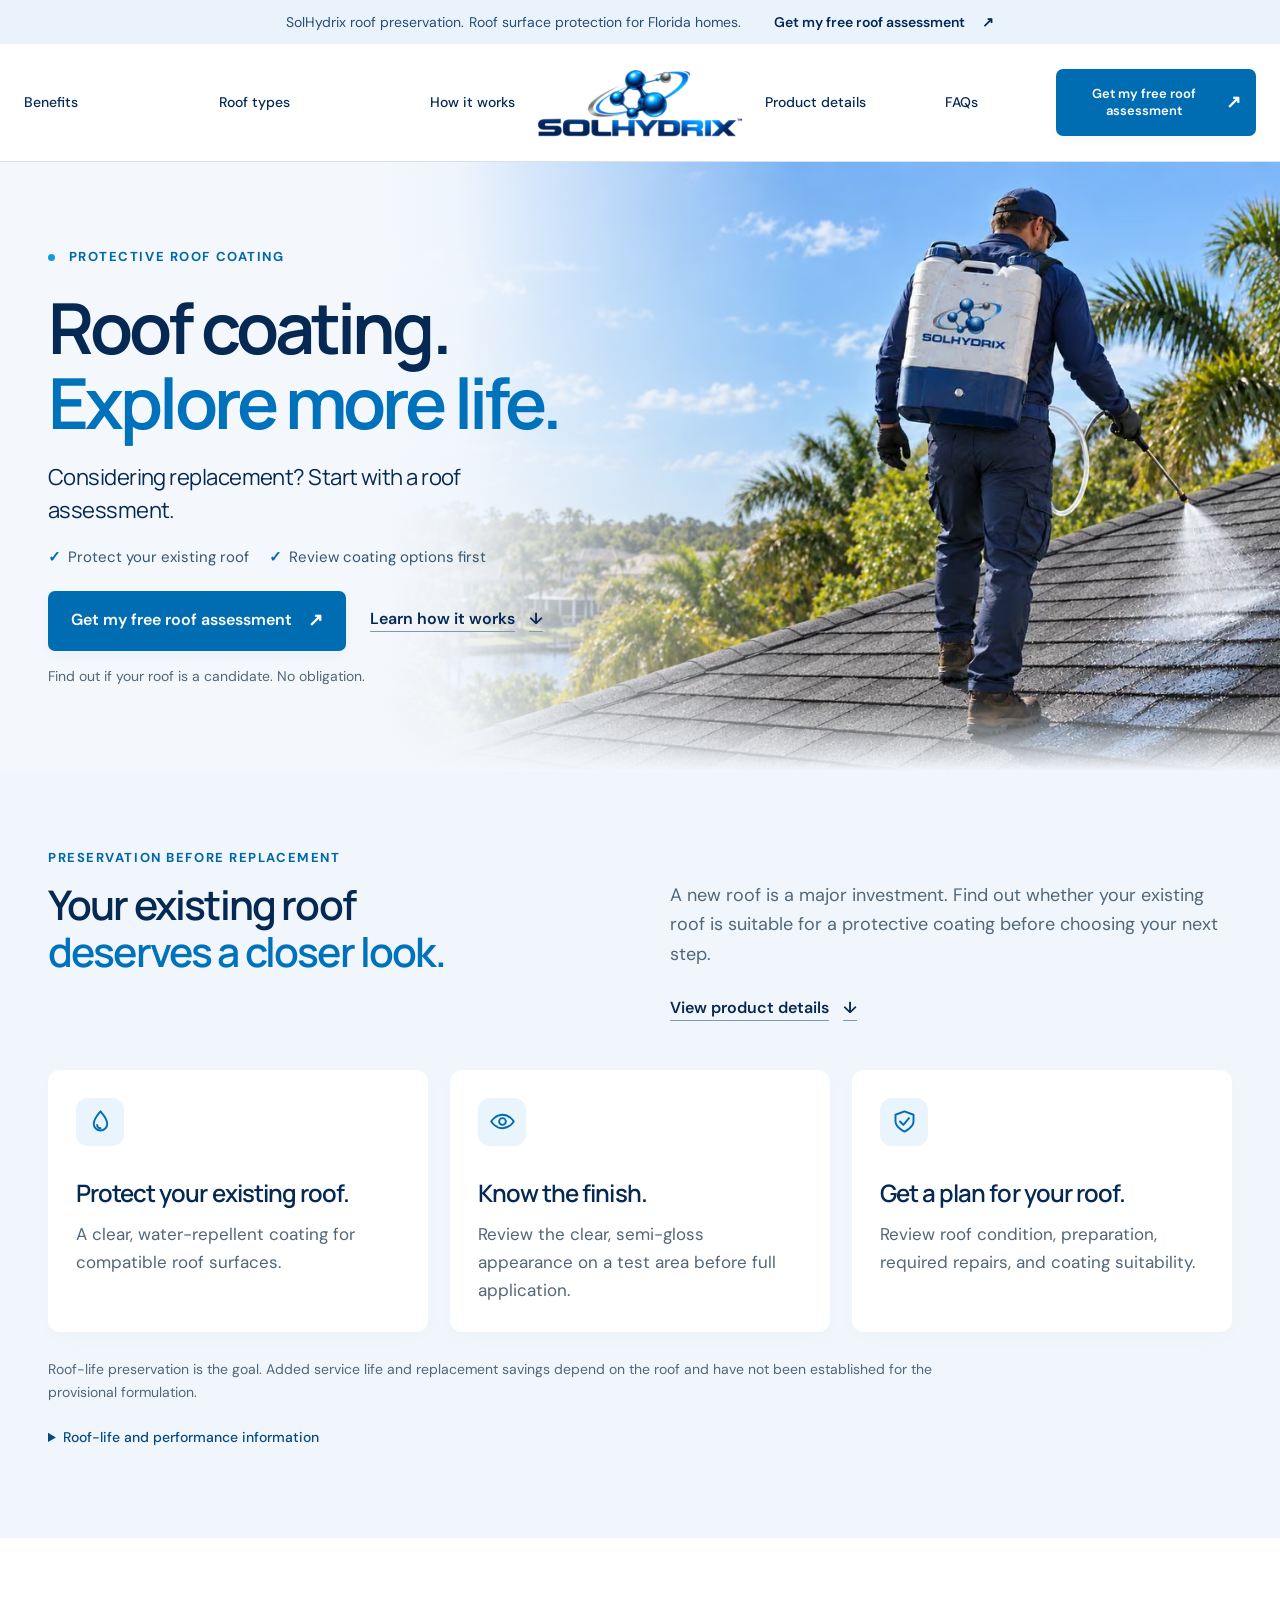
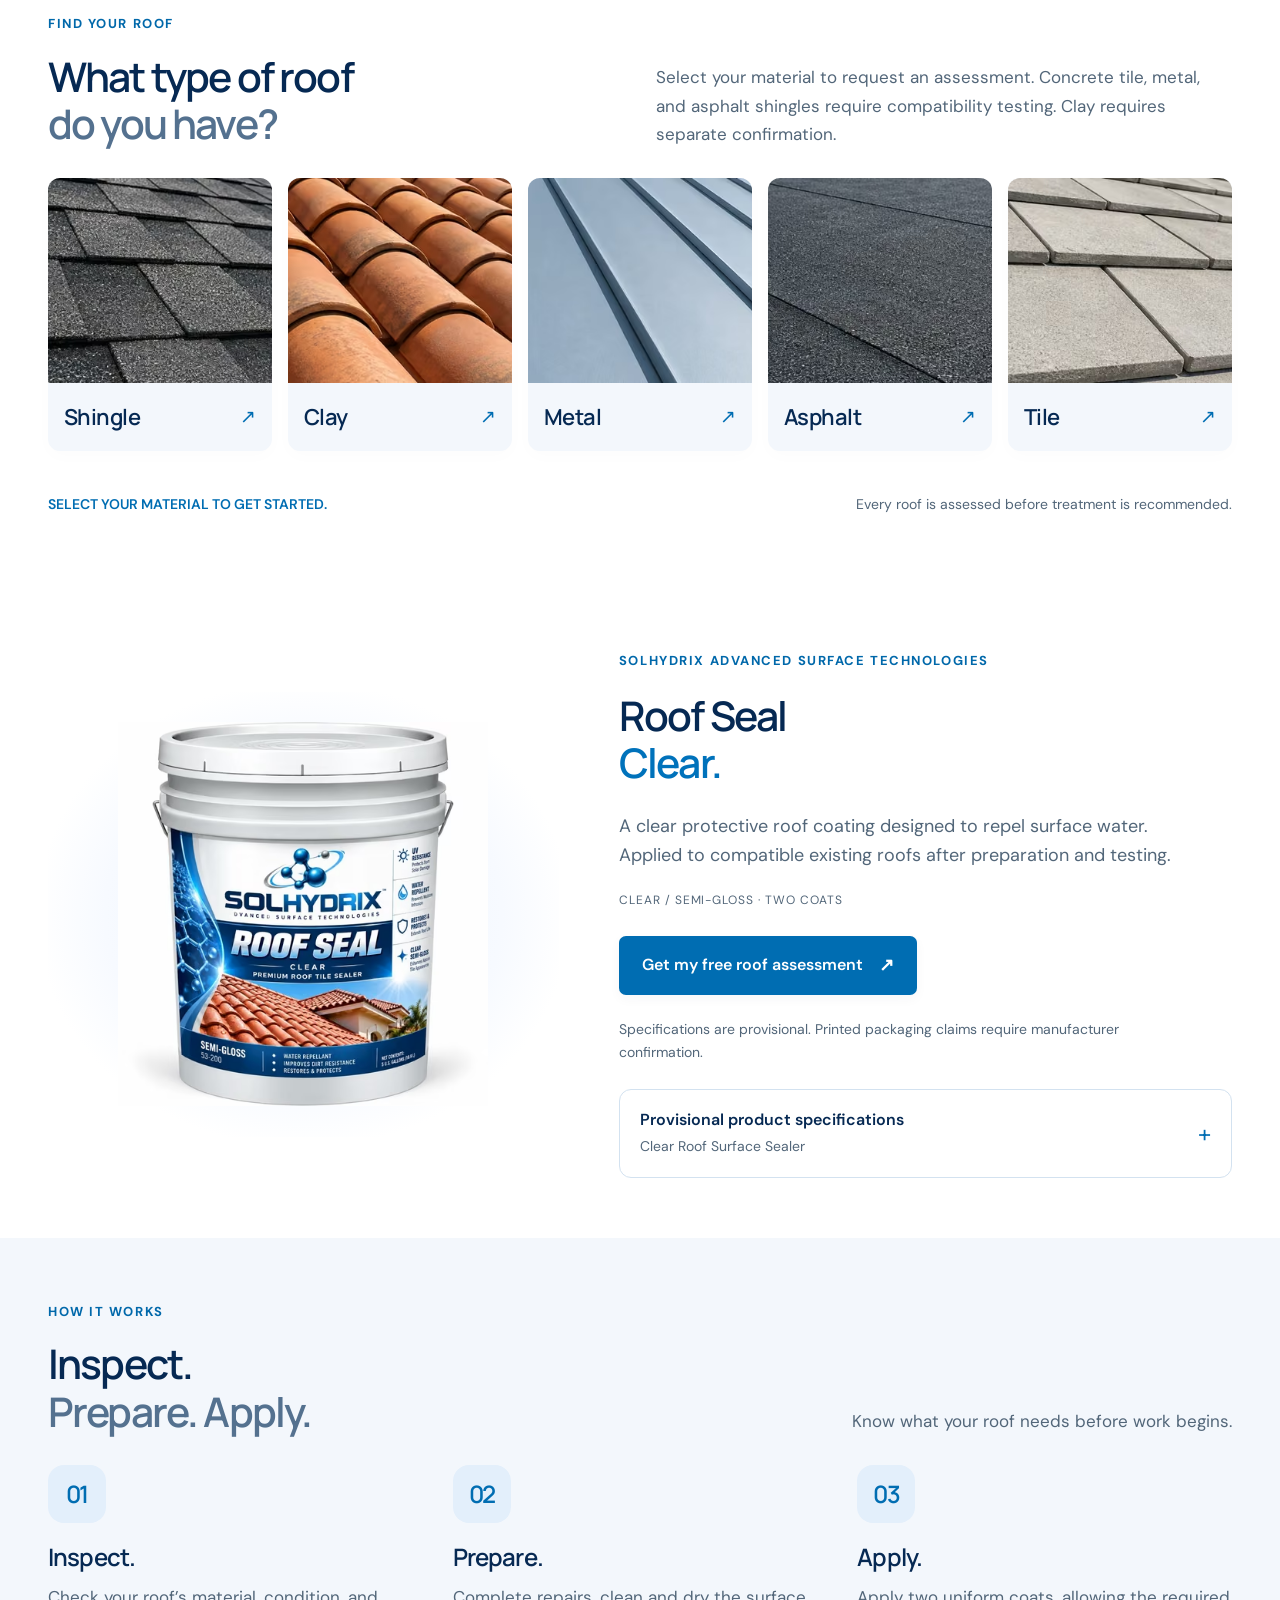
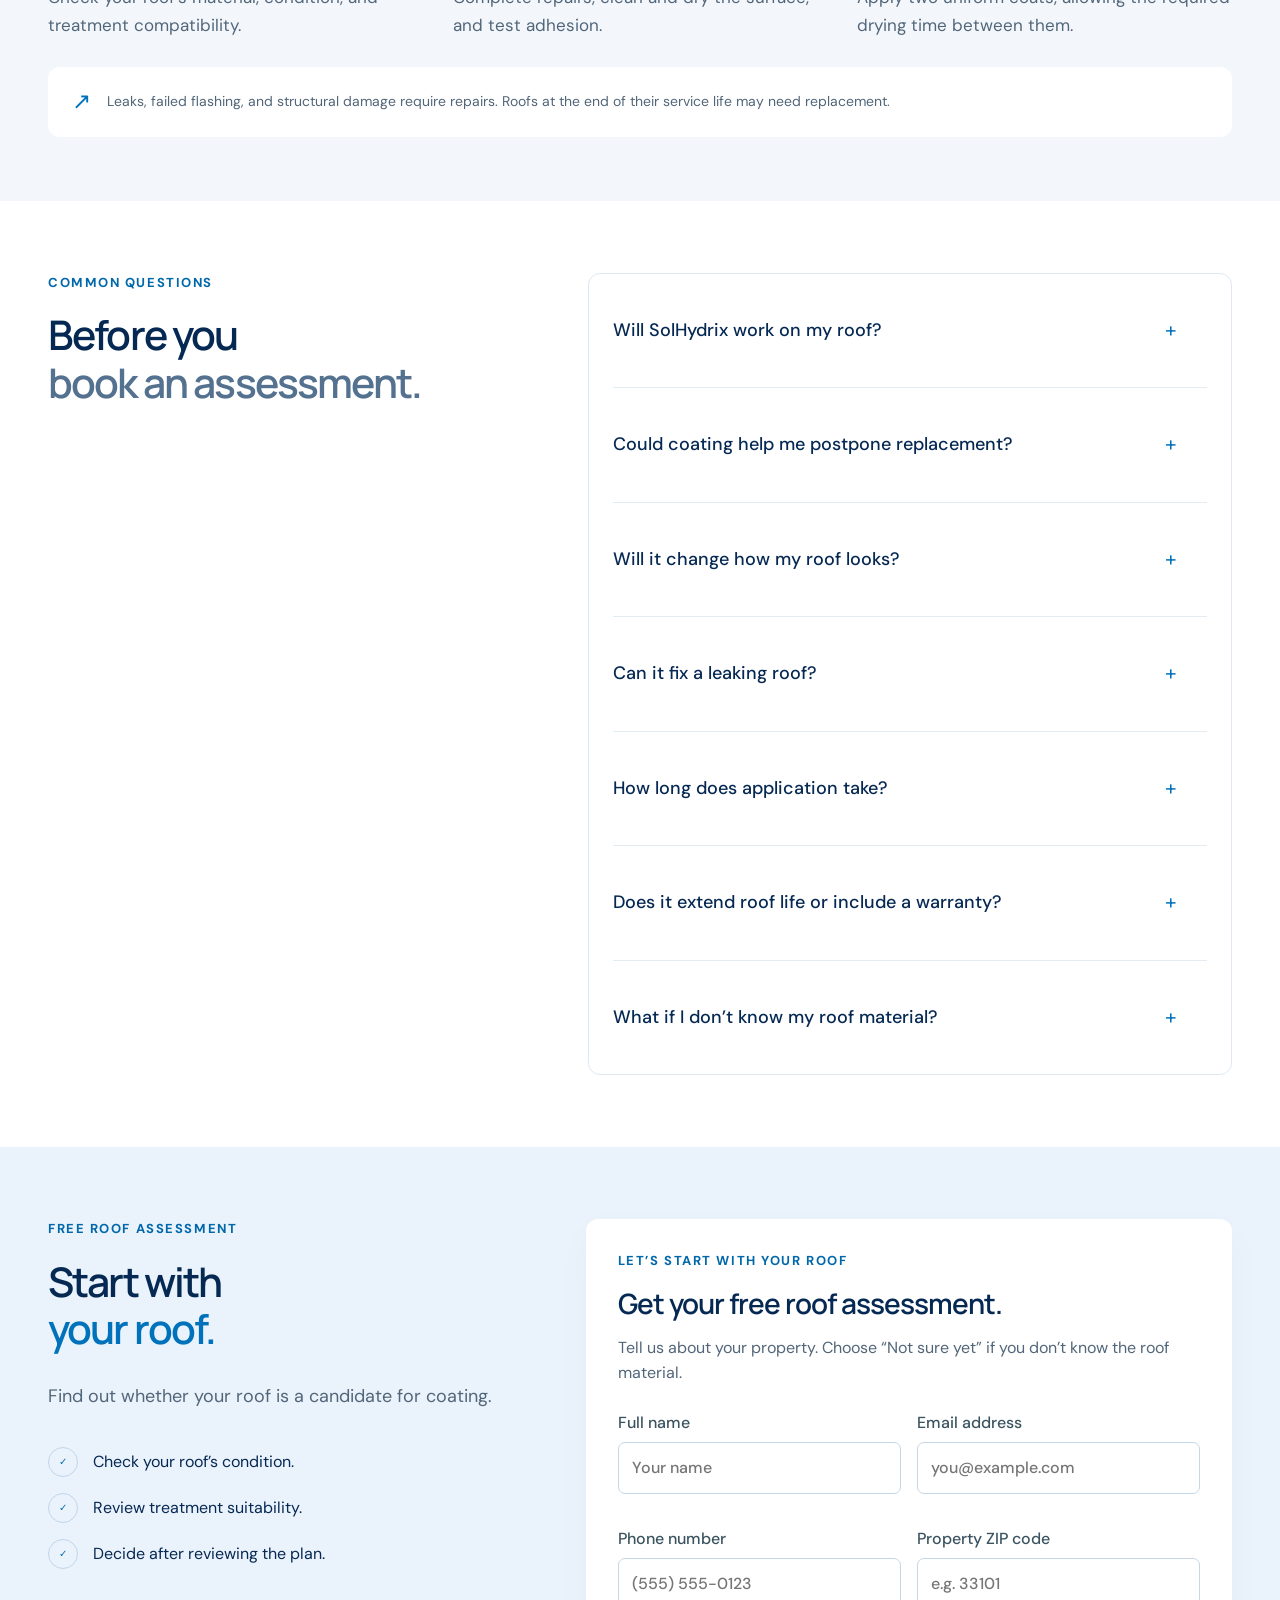
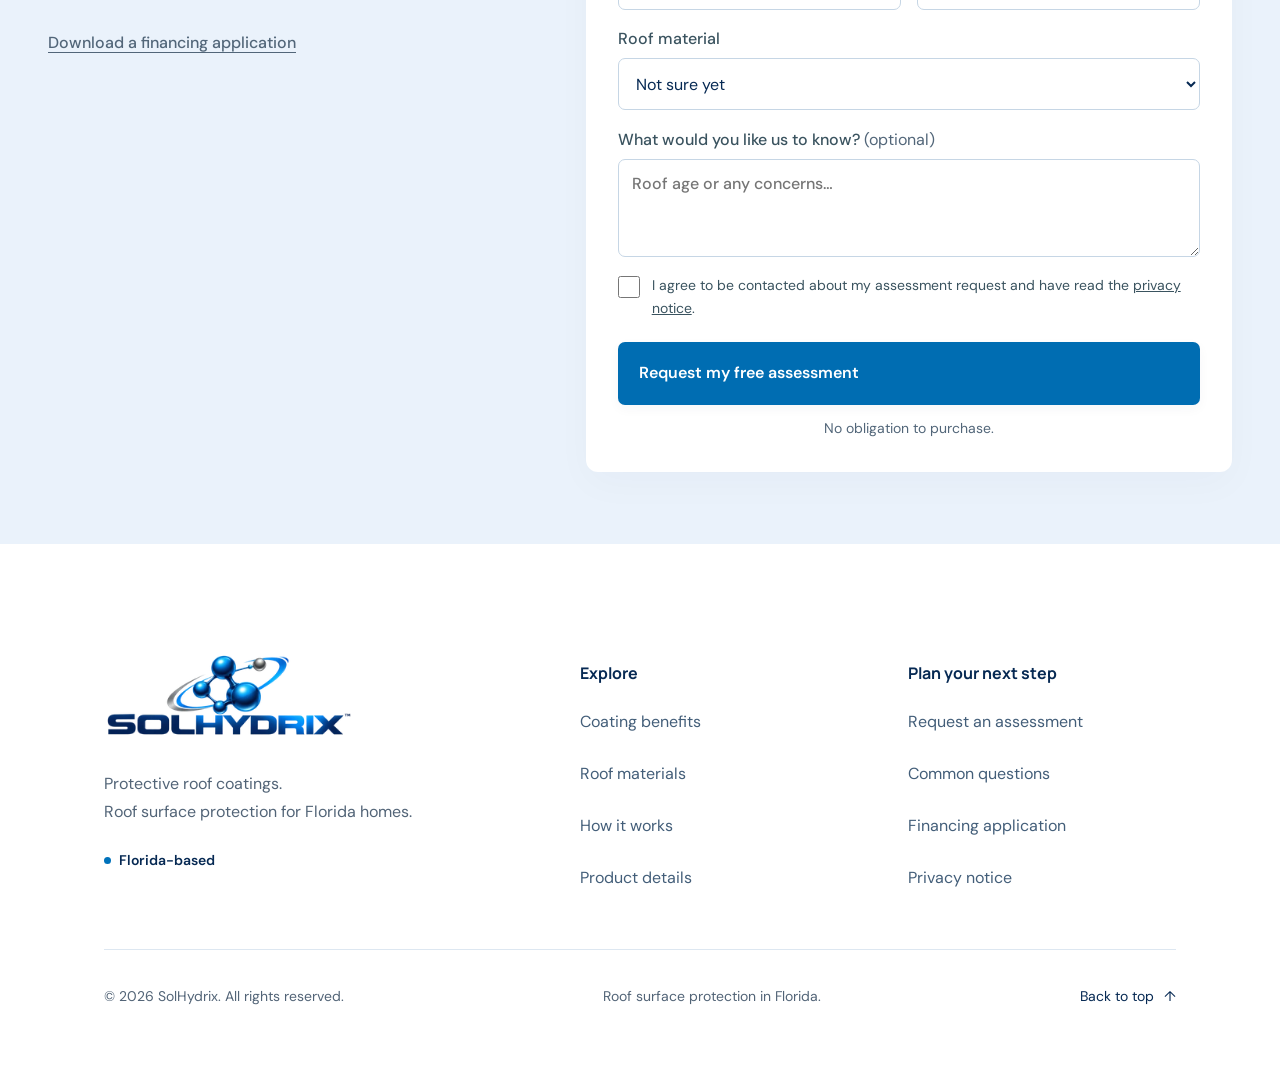
==== index.html @ e7650441 "Launch SolHydrix website for www.solhydrix.com Production copy of the approved design: preview label" ====
<!doctype html>
<html lang="en"><head>
<meta charset="utf-8">
<meta name="viewport" content="width=device-width, initial-scale=1">
<meta name="description" content="SolHydrix Roof Seal Clear is a clear protective roof coating for Florida homes. Request a free roof assessment to see if your roof is a candidate.">
<meta name="theme-color" content="#ffffff">
<title>SolHydrix | Protective Roof Coating for Florida Homes</title>
<link rel="canonical" href="https://www.solhydrix.com/">
<meta property="og:type" content="website">
<meta property="og:url" content="https://www.solhydrix.com/">
<meta property="og:title" content="SolHydrix | Protective Roof Coating for Florida Homes">
<meta property="og:description" content="Considering replacement? Start with a free roof assessment.">
<meta property="og:image" content="https://www.solhydrix.com/assets/optimized/roof-application-1280.webp">
<link rel="icon" href="assets/brand/official-icon-32.png" sizes="32x32">
<link rel="apple-touch-icon" href="assets/brand/official-icon-180.png">
<link rel="preload" href="assets/manrope.woff2?v=8c2def024c1b" as="font" type="font/woff2" crossorigin>
<link rel="preload" href="assets/dm-sans.woff2?v=9fea608a947e" as="font" type="font/woff2" crossorigin>
<link rel="stylesheet" href="performance.bundle.css">
<link rel="stylesheet" href="form.css">
<script src="site.js" defer></script>
<script src="form.js" defer></script>
</head><body class="brand-official home">
<a class="skip-link" href="#main">Skip to content</a>
<div class="announcement">SolHydrix roof preservation. <span>Roof surface protection for Florida homes.</span><a href="index.html#assessment">Get my free roof assessment <span aria-hidden="true">↗</span></a></div>
<header class="site-header" id="solhydrix-header">
<a aria-label="SolHydrix home" class="brand" href="index.html"><span class="solhydrix-logo logo-header logo-morph"><span class="logo-full"><img alt="SolHydrix" class="logo-art" decoding="async" height="330" loading="eager" sizes="(max-width: 540px) 180px, 260px" src="assets/brand/official-horizontal-960.webp?v=1793151333" srcset="assets/brand/official-horizontal-320.webp?v=1793151328 320w, assets/brand/official-horizontal-640.webp?v=1793151331 640w, assets/brand/official-horizontal-960.webp?v=1793151333 960w" width="960"/></span><span aria-hidden="true" class="logo-wordmark"><img alt="" class="logo-wordmark-art" decoding="async" height="142" loading="eager" sizes="(max-width: 540px) 140px, 180px" src="assets/brand/official-wordmark-1600.webp?v=1793153058" srcset="assets/brand/official-wordmark-600.webp?v=1793153058 600w, assets/brand/official-wordmark-1000.webp?v=1793153058 1000w, assets/brand/official-wordmark-1600.webp?v=1793153058 1600w" width="1600"/></span></span></a>
<button aria-controls="site-nav" aria-expanded="false" aria-label="Open navigation menu" class="menu-toggle"><span class="menu-label">Menu</span><span aria-hidden="true" class="menu-icon">☰</span></button>
<nav aria-label="Main navigation" id="site-nav">
<div class="nav-group nav-left"><a href="index.html#why-solhydrix">Benefits</a><a href="index.html#roof-types">Roof types</a><a href="index.html#how-it-works">How it works</a></div>
<div class="nav-group nav-right"><a href="index.html#product-specifications">Product details</a><a href="index.html#questions">FAQs</a><a class="button button-small" href="index.html#assessment">Get my free roof assessment <span aria-hidden="true">↗</span></a></div>
</nav></header>
<main id="main">
<section class="hero-premium">
<div class="hero-scene"><picture><source sizes="(max-width: 540px) 100vw, (max-width: 800px) 80vw, 70vw" srcset="assets/optimized/roof-application-480.avif?v=1793158976 480w, assets/optimized/roof-application-768.avif?v=1793158976 768w, assets/optimized/roof-application-1280.avif?v=1793158976 1280w, assets/optimized/roof-application-1600.avif?v=1793158977 1600w" type="image/avif"/><img alt="Illustrative SolHydrix technician spraying roof coating onto asphalt shingles with branded backpack equipment" decoding="async" fetchpriority="high" height="900" loading="eager" sizes="(max-width: 540px) 100vw, (max-width: 800px) 80vw, 70vw" src="assets/optimized/roof-application-1280.webp" srcset="assets/optimized/roof-application-480.webp?v=1793158976 480w, assets/optimized/roof-application-768.webp?v=1793158976 768w, assets/optimized/roof-application-1280.webp?v=1793158976 1280w, assets/optimized/roof-application-1600.webp?v=1793158976 1600w" width="1600"/></picture></div>
<div class="wrap hero-inner">
<div class="hero-premium-copy">
<span class="eyebrow"><span class="status-dot"></span> PROTECTIVE ROOF COATING</span>
<h1>Roof coating.<br/> <span>Explore more life.</span></h1>
<p class="hero-lead">Considering replacement? Start with a roof assessment.</p>
<ul aria-label="Product benefits" class="hero-wins"><li>Protect your existing roof</li><li>Review coating options first</li></ul>
<div class="hero-actions"><a class="button" href="#assessment">Get my free roof assessment <span aria-hidden="true">↗</span></a><a class="text-link" href="#why-solhydrix">Learn how it works <span aria-hidden="true">↓</span></a></div>
<p class="hero-cta-note">Find out if your roof is a candidate. No obligation.</p>
</div>
<div class="scene-note"><span class="note-line"></span><span>PROFESSIONALLY APPLIED COATING.<br/><strong>CARE FOR YOUR EXISTING ROOF.</strong></span></div>
</div>
<div class="hero-base wrap"><span>ROOF SURFACE PROTECTION.</span><span>SEE HOW IT WORKS <span aria-hidden="true">↓</span></span></div>
</section>
<section class="difference-section" id="why-solhydrix">
<div class="wrap difference-grid">
<div class="difference-intro">
<span class="eyebrow">PRESERVATION BEFORE REPLACEMENT</span>
<h2>Your existing roof<br/> <span>deserves a closer look.</span></h2>
<p>A new roof is a major investment. Find out whether your existing roof is suitable for a protective coating before choosing your next step.</p>
<a class="text-link" href="#product-specifications">View product details <span aria-hidden="true">↓</span></a>
</div>
<div class="benefit-marketing">
<div class="feature-grid">
<article><span aria-hidden="true" class="feature-symbol"></span><h3>Protect your existing roof.</h3><p>A clear, water-repellent coating for compatible roof surfaces.</p></article>
<article><span aria-hidden="true" class="feature-symbol"></span><h3>Know the finish.</h3><p>Review the clear, semi-gloss appearance on a test area before full application.</p></article>
<article><span aria-hidden="true" class="feature-symbol"></span><h3>Get a plan for your roof.</h3><p>Review roof condition, preparation, required repairs, and coating suitability.</p></article>
</div>
<p class="benefit-verification">Roof-life preservation is the goal. Added service life and replacement savings depend on the roof and have not been established for the provisional formulation.</p>
<details class="development-detail"><summary>Roof-life and performance information</summary><p>SolHydrix is being developed with longer roof life, sun-exposure protection, and asphalt-shingle granule retention as intended benefits. The provisional documents describe a clear acrylic sealer; they do not establish added years, UV performance, granule-retention results, or savings. Manufacturer verification is required before those results can be stated.</p></details>
</div>
</div>
</section>
<section class="section wrap material-section" id="roof-types">
<div class="section-heading">
<div><span class="eyebrow">FIND YOUR ROOF</span><h2>What type of roof<br/> <span>do you have?</span></h2></div>
<p>Select your material to request an assessment. Concrete tile, metal, and asphalt shingles require compatibility testing. Clay requires separate confirmation.</p>
</div>
<div class="material-grid material-grid-reveal"><a aria-label="Start an assessment for a shingle roof" class="material-card" data-material="Shingle" href="#assessment"><div class="material-photo material-shingle"><picture><source sizes="(max-width: 540px) 45vw, (max-width: 1000px) 30vw, 250px" srcset="assets/optimized/roof-shingle-240.avif?v=1793158977 240w, assets/optimized/roof-shingle-320.avif?v=1793158977 320w, assets/optimized/roof-shingle-480.avif?v=1793158977 480w" type="image/avif"/><img alt="Shingle roof surface" class="material-image" decoding="async" height="400" loading="lazy" sizes="auto, (max-width: 540px) 45vw, (max-width: 1000px) 30vw, 250px" src="assets/optimized/roof-shingle-480.webp?v=1793158977" srcset="assets/optimized/roof-shingle-240.webp?v=1793158977 240w, assets/optimized/roof-shingle-320.webp?v=1793158977 320w, assets/optimized/roof-shingle-480.webp?v=1793158977 480w" width="480"/></picture></div><span><strong>Shingle</strong><i aria-hidden="true">↗</i></span></a><a aria-label="Start an assessment for a clay roof" class="material-card" data-material="Clay" href="#assessment"><div class="material-photo material-clay"><picture><source sizes="(max-width: 540px) 45vw, (max-width: 1000px) 30vw, 250px" srcset="assets/optimized/roof-clay-240.avif?v=1793158977 240w, assets/optimized/roof-clay-320.avif?v=1793158977 320w, assets/optimized/roof-clay-480.avif?v=1793158977 480w" type="image/avif"/><img alt="Clay roof surface" class="material-image" decoding="async" height="400" loading="lazy" sizes="auto, (max-width: 540px) 45vw, (max-width: 1000px) 30vw, 250px" src="assets/optimized/roof-clay-480.webp?v=1793158977" srcset="assets/optimized/roof-clay-240.webp?v=1793158977 240w, assets/optimized/roof-clay-320.webp?v=1793158977 320w, assets/optimized/roof-clay-480.webp?v=1793158977 480w" width="480"/></picture></div><span><strong>Clay</strong><i aria-hidden="true">↗</i></span></a><a aria-label="Start an assessment for a metal roof" class="material-card" data-material="Metal" href="#assessment"><div class="material-photo material-metal"><picture><source sizes="(max-width: 540px) 45vw, (max-width: 1000px) 30vw, 250px" srcset="assets/optimized/roof-metal-240.avif?v=1793158977 240w, assets/optimized/roof-metal-320.avif?v=1793158977 320w, assets/optimized/roof-metal-480.avif?v=1793158977 480w" type="image/avif"/><img alt="Metal roof surface" class="material-image" decoding="async" height="400" loading="lazy" sizes="auto, (max-width: 540px) 45vw, (max-width: 1000px) 30vw, 250px" src="assets/optimized/roof-metal-480.webp?v=1793158977" srcset="assets/optimized/roof-metal-240.webp?v=1793158977 240w, assets/optimized/roof-metal-320.webp?v=1793158977 320w, assets/optimized/roof-metal-480.webp?v=1793158977 480w" width="480"/></picture></div><span><strong>Metal</strong><i aria-hidden="true">↗</i></span></a><a aria-label="Start an assessment for an asphalt roof" class="material-card" data-material="Asphalt" href="#assessment"><div class="material-photo material-asphalt"><picture><source sizes="(max-width: 540px) 45vw, (max-width: 1000px) 30vw, 250px" srcset="assets/optimized/roof-asphalt-240.avif?v=1793158977 240w, assets/optimized/roof-asphalt-320.avif?v=1793158977 320w, assets/optimized/roof-asphalt-480.avif?v=1793158977 480w" type="image/avif"/><img alt="Asphalt roof surface" class="material-image" decoding="async" height="400" loading="lazy" sizes="auto, (max-width: 540px) 45vw, (max-width: 1000px) 30vw, 250px" src="assets/optimized/roof-asphalt-480.webp?v=1793158977" srcset="assets/optimized/roof-asphalt-240.webp?v=1793158977 240w, assets/optimized/roof-asphalt-320.webp?v=1793158977 320w, assets/optimized/roof-asphalt-480.webp?v=1793158977 480w" width="480"/></picture></div><span><strong>Asphalt</strong><i aria-hidden="true">↗</i></span></a><a aria-label="Start an assessment for a tile roof" class="material-card" data-material="Tile" href="#assessment"><div class="material-photo material-tile"><picture><source sizes="(max-width: 540px) 45vw, (max-width: 1000px) 30vw, 250px" srcset="assets/optimized/roof-tile-240.avif?v=1793158977 240w, assets/optimized/roof-tile-320.avif?v=1793158977 320w, assets/optimized/roof-tile-480.avif?v=1793158977 480w" type="image/avif"/><img alt="Tile roof surface" class="material-image" decoding="async" height="400" loading="lazy" sizes="auto, (max-width: 540px) 45vw, (max-width: 1000px) 30vw, 250px" src="assets/optimized/roof-tile-480.webp?v=1793158977" srcset="assets/optimized/roof-tile-240.webp?v=1793158977 240w, assets/optimized/roof-tile-320.webp?v=1793158977 320w, assets/optimized/roof-tile-480.webp?v=1793158977 480w" width="480"/></picture></div><span><strong>Tile</strong><i aria-hidden="true">↗</i></span></a></div>
<div class="material-bottom"><span>SELECT YOUR MATERIAL TO GET STARTED.</span><p>Every roof is assessed before treatment is recommended.</p></div>
</section>
<section aria-labelledby="brand-product-title" class="brand-product"><div class="wrap brand-product-grid"><div class="brand-product-visual"><picture><source sizes="(max-width: 540px) 240px, 370px" srcset="assets/optimized/roof-seal-clear-240.avif?v=1793158978 240w, assets/optimized/roof-seal-clear-360.avif?v=1793158978 360w, assets/optimized/roof-seal-clear-480.avif?v=1793158978 480w, assets/optimized/roof-seal-clear-720.avif?v=1793158978 720w, assets/optimized/roof-seal-clear-960.avif?v=1793158978 960w" type="image/avif"/><img alt="SolHydrix Roof Seal Clear official product mockup" class="bucket-art" decoding="async" height="997" loading="lazy" sizes="auto, (max-width: 540px) 240px, 370px" src="assets/brand/official-roofsealclear-960.webp?v=1793151338" srcset="assets/brand/official-roofsealclear-320.webp?v=1793151338 320w, assets/brand/official-roofsealclear-640.webp?v=1793151338 640w, assets/brand/official-roofsealclear-960.webp?v=1793151338 960w" width="960"/></picture></div><div class="brand-product-copy"><span class="eyebrow">SOLHYDRIX ADVANCED SURFACE TECHNOLOGIES</span><h2 id="brand-product-title">Roof Seal<br/><span>Clear.</span></h2><p>A clear protective roof coating designed to repel surface water. Applied to compatible existing roofs after preparation and testing.</p><p class="product-finish">CLEAR / SEMI-GLOSS · TWO COATS</p><a class="button" href="#assessment">Get my free roof assessment <span aria-hidden="true">↗</span></a><p class="brand-product-note">Specifications are provisional. Printed packaging claims require manufacturer confirmation.</p><details class="product-specifications" id="product-specifications">
<summary><span><strong>Provisional product specifications</strong><small>Clear Roof Surface Sealer</small></span><span aria-hidden="true" class="spec-toggle"></span></summary>
<div class="spec-content">
<p class="spec-status"><strong>Provisional technical basis.</strong> All figures are conditional on verification of the final formulation and manufacturing controls.</p>
<p>UV protection, asphalt-shingle granule retention, and roof-life extension are intended product benefits awaiting manufacturer performance verification. These provisional documents do not establish a measured improvement in those areas.</p>
<table class="spec-table"><caption>Clear Roof Surface Sealer provisional specifications</caption><tbody>
<tr><th scope="row">Finish</th><td>Clear / Semi-gloss</td></tr>
<tr><th scope="row">Packaging</th><td>5 U.S. gallons</td></tr>
<tr><th scope="row">Application</th><td>Two coats</td></tr>
<tr><th scope="row">VOC</th><td>66 g/L</td></tr>
<tr><th scope="row">Touch dry</th><td>Approximately 2 hours</td></tr>
<tr><th scope="row">Recoat</th><td>Approximately 4 hours</td></tr>
</tbody></table>
<p class="spec-conditions">Drying times assume 77°F (25°C) and 50% relative humidity. Touch dry and recoat times are not full-cure times. Actual conditions can affect drying.</p>
<h3>Surface and application requirements</h3>
<p>The provisional documents identify flat and barrel concrete tile, metal roofing, and asphalt shingles, subject to compatibility verification. Clay tile requires separate confirmation.</p>
<p>Repair defects and flashing before application. Surfaces must be dry, clean, and sound. Verify adhesion and compatibility on a test area. Avoid conditions where rain, condensation, or unsuitable temperatures may affect curing.</p>
<p class="spec-final-note">Professional applicators must use appropriate PPE and fall protection. Refer to the product-specific Safety Data Sheet. Safety documentation, approvals, and warranties must be issued or confirmed by the manufacturer. Final product instructions govern application.</p>
</div>
</details>
</div></div></section>
<section class="process-band" id="how-it-works">
<div class="section wrap process-section">
<div class="section-heading"><div><span class="eyebrow">HOW IT WORKS</span><h2>Inspect.<br/> <span>Prepare. Apply.</span></h2></div><p>Know what your roof needs before work begins.</p></div>
<div class="steps">
<article><span class="step-number">01</span><h3>Inspect.</h3><p>Check your roof’s material, condition, and treatment compatibility.</p></article>
<article><span class="step-number">02</span><h3>Prepare.</h3><p>Complete repairs, clean and dry the surface, and test adhesion.</p></article>
<article><span class="step-number">03</span><h3>Apply.</h3><p>Apply two uniform coats, allowing the required drying time between them.</p></article>
</div>
<div class="process-note"><span aria-hidden="true">↗</span><p>Leaks, failed flashing, and structural damage require repairs. Roofs at the end of their service life may need replacement.</p></div>
</div>
</section>
<section class="section wrap faq-section" id="questions">
<div><span class="eyebrow">COMMON QUESTIONS</span><h2>Before you<br/> <span>book an assessment.</span></h2></div>
<div class="faqs">
<details><summary>Will SolHydrix work on my roof?</summary><p>The provisional specifications identify flat and barrel concrete tile, metal roofing, and asphalt shingles. Your roof needs a condition assessment and compatibility test. Clay and other surfaces require separate confirmation.</p></details>
<details><summary>Could coating help me postpone replacement?</summary><p>An assessment can establish whether your roof is suitable for coating. The provisional SolHydrix documents do not establish how long replacement could be deferred or a savings amount. Roofs with structural problems or at the end of their service life may need replacement.</p></details>
<details><summary>Will it change how my roof looks?</summary><p>The specified finish is clear and semi-gloss. A test area helps you review the appearance and adhesion before the full application.</p></details>
<details><summary>Can it fix a leaking roof?</summary><p>Leaks, damaged flashing, and structural problems need appropriate roofing repairs before sealer application.</p></details>
<details><summary>How long does application take?</summary><p>The schedule depends on preparation, roof size, and weather. Provisional drying times are about 2 hours to touch dry and 4 hours to recoat at 77°F and 50% relative humidity. These are not full-cure times.</p></details>
<details><summary>Does it extend roof life or include a warranty?</summary><p>A measured increase in roof life has not been established by the provisional documents. Any warranty must be issued or confirmed by the manufacturer. Review written terms before approving treatment.</p></details>
<details><summary>What if I don’t know my roof material?</summary><p>Choose “Not sure yet” on the form and share what you know.</p></details>
</div>
</section>
<section class="assessment-section" id="assessment">
<div class="wrap assessment-layout">
<div class="assessment-copy"><span class="eyebrow">FREE ROOF ASSESSMENT</span><h2>Start with<br/> <span>your roof.</span></h2><p>Find out whether your roof is a candidate for coating.</p><div class="assessment-points"><div><span>✓</span><p>Check your roof’s condition.</p></div><div><span>✓</span><p>Review treatment suitability.</p></div><div><span>✓</span><p>Decide after reviewing the plan.</p></div></div><p class="assessment-financing"><a href="financing.html">Download a financing application</a></p><span class="local-note">SOLHYDRIX · ROOF SURFACE PROTECTION.</span></div>
<div><form aria-label="Roof assessment request" class="assessment-form" id="assessment-form" action="https://formsubmit.co/markhamilton@nbholdingspartnership.com" method="POST">
<input type="hidden" name="_subject" value="New SolHydrix roof assessment request">
<input type="hidden" name="_template" value="table">
<input type="hidden" name="_captcha" value="false">
<input type="text" name="_honey" class="hp-field" tabindex="-1" autocomplete="off" aria-hidden="true">

<div class="form-top"><span class="eyebrow">LET’S START WITH YOUR ROOF</span><h3>Get your free roof assessment.</h3><p>Tell us about your property. Choose “Not sure yet” if you don’t know the roof material.</p></div>
<div class="form-grid">
<label>Full name<input name="Name" required autocomplete="name" maxlength="100" placeholder="Your name"/></label>
<label>Email address<input name="email" required autocomplete="email" maxlength="160" placeholder="you@example.com" type="email"/></label>
<label>Phone number<input name="Phone" required autocomplete="tel" maxlength="30" placeholder="(555) 555-0123" type="tel"/></label>
<label>Property ZIP code<input name="ZIP code" required autocomplete="postal-code" inputmode="numeric" maxlength="5" pattern="[0-9]{5}" title="5-digit ZIP code" placeholder="e.g. 33101"/></label>
</div>
<label>Roof material<select id="roof-material" name="Roof material"><option value="Not sure">Not sure yet</option><option>Shingle</option><option>Clay</option><option>Metal</option><option>Asphalt</option><option>Tile</option></select></label>
<label>What would you like us to know? <span class="optional">(optional)</span><textarea name="Message" maxlength="2000" placeholder="Roof age or any concerns…" rows="3"></textarea></label>

<label class="consent"><input type="checkbox" name="Consent" value="Agreed" required/><span>I agree to be contacted about my assessment request and have read the <a href="privacy.html">privacy notice</a>.</span></label>
<button class="button" type="submit">Request my free assessment</button><p class="form-note">No obligation to purchase.</p>
<p class="form-response" hidden="" role="status" aria-live="polite"></p></form>
</div>
</div>
</section>
</main>
<footer class="site-footer">
<div class="wrap footer-shell">
<div class="footer-grid">
<div class="footer-identity">
<a aria-label="SolHydrix home" class="brand" href="index.html"><picture class="solhydrix-logo logo-footer"><img alt="SolHydrix" class="logo-art logo-layout-horizontal" decoding="async" height="330" loading="lazy" sizes="(max-width: 540px) 180px, 250px" src="assets/brand/official-horizontal-960.webp?v=1793151333" srcset="assets/brand/official-horizontal-320.webp?v=1793151328 320w, assets/brand/official-horizontal-640.webp?v=1793151331 640w, assets/brand/official-horizontal-960.webp?v=1793151333 960w" width="960"/></picture></a>
<p>Protective roof coatings.<br/>Roof surface protection for Florida homes.</p>
<span class="footer-location"><span aria-hidden="true"></span>Florida-based</span>
</div>
<nav aria-label="Explore SolHydrix" class="footer-links">
<h3>Explore</h3>
<a href="index.html#why-solhydrix">Coating benefits</a>
<a href="index.html#roof-types">Roof materials</a>
<a href="index.html#how-it-works">How it works</a>
<a href="index.html#product-specifications">Product details</a>
</nav>
<nav aria-label="SolHydrix resources" class="footer-links">
<h3>Plan your next step</h3>
<a href="index.html#assessment">Request an assessment</a>
<a href="index.html#questions">Common questions</a>
<a href="financing.html">Financing application</a>
<a href="privacy.html">Privacy notice</a>
</nav>
</div>
<div class="footer-legal"><span>© 2026 SolHydrix. All rights reserved.</span><span>Roof surface protection in Florida.</span><a href="#main">Back to top <span aria-hidden="true">↑</span></a></div>
</div>
</footer>
</body></html>
---- performance.bundle.css ----
@font-face{font-family:'DM Sans';font-style:normal;font-weight:400 700;font-display:swap;src:url(assets/dm-sans.woff2?v=9fea608a947e) format('woff2');unicode-range:U+0000-00FF,U+0131,U+0152-0153,U+02BB-02BC,U+02C6,U+02DA,U+02DC,U+0304,U+0308,U+0329,U+2000-206F,U+20AC,U+2122,U+2191,U+2193,U+2212,U+2215,U+FEFF,U+FFFD}@font-face{font-family:'Manrope';font-style:normal;font-weight:400 800;font-display:swap;src:url(assets/manrope.woff2?v=8c2def024c1b) format('woff2');unicode-range:U+0000-00FF,U+0131,U+0152-0153,U+02BB-02BC,U+02C6,U+02DA,U+02DC,U+0304,U+0308,U+0329,U+2000-206F,U+20AC,U+2122,U+2191,U+2193,U+2212,U+2215,U+FEFF,U+FFFD}:root{--ink:#15374b;--blue:#19617c;--teal:#28726a;--mint:#dceee8;--muted:#566976;--line:#dce5e6;--paper:#f6f8f6;--sand:#f4f1e9;--font:'DM Sans',Arial,sans-serif;--head:'Manrope',Arial,sans-serif}*{box-sizing:border-box}html{scroll-behavior:smooth;scroll-padding-top:110px}body{margin:0;color:var(--ink);background:#fff;font-family:var(--font);font-size:16px;line-height:1.65;-webkit-font-smoothing:antialiased}a{color:inherit;text-decoration:none}button,input,textarea{font:inherit}button,a,input,textarea,summary{-webkit-tap-highlight-color:transparent}a:focus-visible,button:focus-visible,input:focus-visible,textarea:focus-visible,summary:focus-visible{outline:3px solid #cc8b2e;outline-offset:5px}img{display:block;width:100%;height:auto}p{margin:0 0 20px}h1,h2,h3{font-family:var(--head);font-weight:600;letter-spacing:-.055em;line-height:1.15;margin:0}h1{font-size:clamp(42px,4.35vw,70px)}h2{font-size:clamp(34px,3.15vw,48px)}h2 span{color:#73868b}h3{font-size:23px;letter-spacing:-.035em}.wrap{width:min(1320px,calc(100% - 112px));margin-inline:auto}.eyebrow{font-size:10px;letter-spacing:.17em;font-weight:700;display:block;color:var(--teal);line-height:1.6}.status-dot{display:inline-block;width:7px;height:7px;border-radius:50%;background:#58a394;margin-right:9px}.announcement{background:#e9f2ee;min-height:36px;display:flex;justify-content:center;align-items:center;gap:5px;padding:7px 24px;font-size:11px;color:#345d58}.announcement a{margin-left:28px;font-weight:600}.announcement a span{margin-left:14px}.site-header{height:100px;max-width:1432px;margin:auto;padding:0 56px;display:flex;justify-content:space-between;align-items:center;background:#fff;position:relative;z-index:20}.brand{display:flex;align-items:center;gap:9px;font-family:var(--head);font-weight:800;font-size:25px;letter-spacing:.035em;line-height:1.2}.brand svg{width:43px;height:43px;fill:none;stroke:var(--blue);stroke-width:2.5;stroke-linecap:round;stroke-linejoin:round}.brand .brand-sun{stroke:#93bba4}.brand small{display:block;font-size:8px;letter-spacing:.22em;font-family:var(--font);font-weight:600;color:#6e8388;margin-top:7px}.site-header nav{display:flex;align-items:center;gap:34px;font-size:12px;font-weight:500}.site-header nav>a:not(.button):hover{color:var(--teal)}.button{display:inline-flex;align-items:center;justify-content:center;gap:28px;border:1px solid transparent;border-radius:5px;background:var(--blue);color:#fff;font-size:12px;font-weight:600;line-height:1.3;padding:19px 24px;cursor:pointer;transition:background .2s,transform .2s}.button:hover{background:#124a60;transform:translateY(-2px)}.button span{font-size:18px}.button-small{padding:14px 20px;font-size:11px;gap:24px}.menu-toggle{display:none}.hero{padding-top:23px;display:grid;grid-template-columns:1fr 1fr;column-gap:45px}.hero-copy{padding:55px 0 45px}.hero-copy .eyebrow{margin-bottom:25px;font-size:9px}.hero h1 span{color:var(--teal)}.hero-copy>p{font-size:16px;line-height:1.7;color:var(--muted);max-width:390px;margin:24px 0 28px}.hero-actions{display:flex;align-items:center;gap:25px}.text-link{display:inline-flex;gap:20px;align-items:center;font-size:12px;font-weight:600;padding-bottom:4px;border-bottom:1px solid #a5b9ba;white-space:nowrap}.text-link:hover{color:var(--teal)}.hero-assurance{display:flex;gap:24px;margin-top:27px;font-size:10px;color:var(--muted)}.hero-assurance i{font-style:normal;color:var(--teal);margin-right:5px}.hero-visual{position:relative;overflow:hidden;min-height:505px;border-radius:8px;background:#d9e7eb}.hero-visual>img{height:100%;width:100%;object-fit:cover;object-position:63% 50%;position:absolute}.hero-visual:after{content:'';position:absolute;inset:45% 0 0;background:linear-gradient(transparent,rgba(16,42,45,.63))}.image-topline{position:absolute;top:25px;left:25px;z-index:1;background:rgba(255,255,255,.9);padding:9px 12px;border-radius:3px;font-size:8px;letter-spacing:.12em;color:#345d58;font-weight:600}.image-topline .status-dot{width:5px;height:5px;margin-right:6px}.image-caption{position:absolute;bottom:30px;left:30px;right:30px;z-index:1;display:flex;align-items:center;justify-content:space-between;color:white;font-size:21px;line-height:1.45;font-weight:400;letter-spacing:-.02em}.image-caption strong{font-weight:500}.circle-arrow{border:1px solid #ffffff80;border-radius:50%;width:44px;height:44px;display:grid;place-items:center;font-size:23px}.hero-footnote{grid-column:1/-1;padding:22px 0 32px;display:flex;align-items:center;font-size:11px;color:var(--muted)}.tiny-roof{font-size:21px;color:var(--teal);margin-right:10px}.hero-count{margin-left:auto;font-size:8px;letter-spacing:.14em;color:#6e8289}.climate-strip{background:var(--paper);border-block:1px solid #e5ece7}.climate-strip .wrap{display:flex;justify-content:space-between;align-items:center;padding-block:26px;gap:20px}.climate-strip .wrap>span{font-size:8px;letter-spacing:.13em;line-height:1.7;color:#657b7d}.climate-strip .wrap>span strong{color:var(--ink);font-weight:600}.climate-strip p{margin:0;font-size:12px;display:flex;align-items:center;gap:11px}.climate-strip p>span{font-size:25px;color:#6d9483;font-family:Arial}.climate-strip a{font-size:10px;border-left:1px solid #d3dfd8;padding-left:30px}.climate-strip a span{margin-left:15px}.section{padding-block:100px}.section-heading{display:flex;justify-content:space-between;gap:55px;align-items:end;margin-bottom:42px}.section-heading .eyebrow{margin-bottom:18px}.section-heading h2{font-size:36px}.section-heading>p{max-width:320px;color:var(--muted);font-size:13px;margin:0;line-height:1.8}.benefit-grid{display:grid;grid-template-columns:repeat(3,1fr);gap:20px}.benefit-grid article{padding:27px;border:1px solid var(--line);border-radius:6px}.card-number{display:flex;justify-content:space-between;align-items:center;color:var(--teal);font-size:10px;margin-bottom:40px}.card-number span{font-size:24px;color:#648f84}.benefit-grid h3{font-size:20px;margin-bottom:15px}.benefit-grid p{font-size:13px;color:var(--muted);margin:0;line-height:1.85}.preserve-panel{display:grid;grid-template-columns:1fr 1fr;background:var(--paper);border-radius:7px;overflow:hidden}.preserve-photo{position:relative;min-height:565px}.preserve-photo img{height:100%;object-fit:cover;object-position:77% 50%;position:absolute}.photo-label{position:absolute;bottom:25px;left:25px;right:25px;color:white;font-size:8px;letter-spacing:.16em;background:#173c43b3;width:fit-content;padding:10px 14px;border-radius:3px}.preserve-copy{padding:58px 55px}.preserve-copy h2{margin:18px 0 25px}.preserve-copy>p{color:var(--muted);font-size:13px}.preserve-copy>.text-link{margin-top:4px}.suitability-note{border-top:1px solid #d4e0da;margin-top:30px;padding-top:20px;font-size:11px;color:var(--muted)}.suitability-note strong{font-size:11px;color:var(--ink)}.suitability-note p{margin:6px 0 0;line-height:1.7}.steps{display:grid;grid-template-columns:repeat(3,1fr);gap:48px}.steps article{border-top:2px solid #b9d4c6;padding-top:20px}.steps article>span{font-size:9px;letter-spacing:.15em;color:var(--teal);font-weight:600}.steps h3{margin:25px 0 15px;font-size:21px}.steps p{font-size:13px;color:var(--muted);margin:0}.statement{background:#e7efea;overflow:hidden;position:relative;padding:70px 0}.statement .wrap{position:relative;z-index:1}.statement h2{font-size:46px;max-width:760px;margin:18px 0 30px}.button-light{background:white;color:var(--ink)}.button-light:hover{background:#f3f8f5}.sun-orbit{position:absolute;width:530px;height:530px;right:4%;top:-100px;border:1px solid #c2d8c9;border-radius:50%;box-shadow:0 0 0 50px #e7efea,0 0 0 51px #d0dfd3,0 0 0 100px #e7efea,0 0 0 101px #d7e3d9}.faq-section{display:grid;grid-template-columns:.85fr 1.15fr;gap:90px}.faq-section h2{margin:18px 0 25px}.faq-section>div>p{font-size:13px;color:var(--muted)}.faqs details{border-bottom:1px solid var(--line);padding:20px 0}.faqs details:first-child{border-top:1px solid var(--line)}.faqs summary{font-size:14px;font-weight:500;cursor:pointer;list-style:none;display:flex;gap:20px;justify-content:space-between;align-items:center}.faqs summary::-webkit-details-marker{display:none}.faqs summary:after{content:'+';font-size:21px;font-weight:400;color:var(--teal)}.faqs details[open] summary:after{content:'−'}.faqs details p{font-size:13px;color:var(--muted);margin:18px 30px 0 0;line-height:1.8}.assessment-section{background:var(--paper);padding:80px 0}.assessment-layout{display:grid;grid-template-columns:1fr 1fr;gap:90px;align-items:center}.assessment-copy h2{margin:20px 0 25px;font-size:45px}.assessment-copy>p{color:var(--muted);font-size:14px;max-width:350px}.assessment-points{margin:35px 0 50px}.assessment-points>div{display:flex;align-items:center;gap:15px;margin:17px 0}.assessment-points span{font-size:10px;border:1px solid #cbded4;border-radius:50%;width:30px;height:30px;display:grid;place-items:center;color:var(--teal)}.assessment-points p{margin:0;font-size:12px}.local-note{font-size:8px;letter-spacing:.16em;color:#526c68}.assessment-form{padding:35px;background:#fff;border:1px solid var(--line);border-radius:7px;box-shadow:0 15px 35px #17374b04}.form-top .eyebrow{font-size:8px}.form-top h3{font-size:25px;margin:12px 0}.form-top p{color:var(--muted);font-size:12px;margin-bottom:25px}.form-grid{display:grid;grid-template-columns:1fr 1fr;gap:16px}.assessment-form label{display:block;font-size:10px;font-weight:500;color:#3a535f}.assessment-form input:not([type=checkbox]),.assessment-form textarea{display:block;border:1px solid #d5dfe0;background:#fff;border-radius:4px;width:100%;padding:11px 12px;font-size:12px;color:var(--ink);margin:7px 0 17px;line-height:1.5}.assessment-form textarea{resize:vertical}.optional{font-weight:400;color:#6c7b7f}.assessment-form .consent{display:flex;align-items:start;gap:8px;font-weight:400;line-height:1.6;font-size:10px;margin:3px 0 20px}.consent input{margin:3px 0 0;accent-color:var(--blue)}.consent a{text-decoration:underline}.assessment-form button{width:100%;justify-content:space-between;font-size:12px;padding:16px 20px}.form-note{text-align:center;font-size:9px;color:var(--muted);margin:12px 0 0}.form-error{background:#fff1eb;color:#9b3a1e;padding:12px;font-size:12px}.honey{position:absolute;left:-10000px}.site-footer{padding:50px 56px 22px;max-width:1432px;margin:auto}.footer-top{display:flex;align-items:center;justify-content:space-between;padding-bottom:40px}.footer-top .brand{font-size:22px}.footer-top p{font-family:var(--head);font-size:18px;line-height:1.5;letter-spacing:-.03em;margin:0}.footer-top>a:last-child{font-size:12px;border-bottom:1px solid #b8c9c7;padding-bottom:6px}.footer-top>a:last-child span{margin-left:28px}.footer-bottom{border-top:1px solid var(--line);padding-top:20px;display:flex;justify-content:space-between;font-size:9px;color:var(--muted)}.prose{max-width:850px;padding-block:80px;min-height:55vh}.prose h1{font-size:48px;margin:15px 0 35px}.prose h2{font-size:25px;margin:30px 0 16px}.prose p,.prose li{font-size:16px;color:var(--muted)}.prose a{text-decoration:underline}.skip-link{position:fixed;left:16px;top:-100px;z-index:100;background:white;padding:12px}.skip-link:focus{top:12px}@media(min-width:1500px){.hero{column-gap:70px}.hero-visual{min-height:570px}.hero-copy{padding-top:75px}.hero-copy>p{font-size:17px}.hero-copy .eyebrow{font-size:10px}.hero-actions{gap:30px}}@media(max-width:1150px){.wrap{width:calc(100% - 64px)}.site-header{padding-inline:32px}.site-header nav{gap:20px}.hero{gap:25px}.hero-copy{padding:40px 0 30px}.hero-visual{min-height:480px}.hero-actions{flex-wrap:wrap;gap:18px}.hero h1{font-size:52px}.hero-copy .eyebrow{font-size:8px}.hero-assurance{gap:14px}.section-heading h2{font-size:32px}.preserve-copy{padding:40px 35px}.assessment-layout{gap:45px}.assessment-copy h2{font-size:38px}.site-footer{padding-inline:32px}}@media(max-width:800px){.announcement>span{display:none}.announcement{font-size:10px}.announcement a{margin-left:15px}.site-header{height:82px}.brand{font-size:22px}.brand svg{width:36px;height:36px}.menu-toggle{display:flex;align-items:center;gap:10px;background:#fff;border:1px solid var(--line);padding:8px 12px;border-radius:4px;font-size:11px;color:var(--ink)}.site-header nav{display:none;position:absolute;top:82px;left:0;right:0;padding:25px 32px;background:#fff;border-bottom:1px solid var(--line);box-shadow:0 15px 20px #17374b10}.site-header nav.open{display:flex;align-items:stretch;flex-direction:column}.hero{grid-template-columns:1fr;padding-top:0;gap:24px}.hero-copy{padding:30px 0 0}.hero h1{font-size:clamp(43px,7vw,64px)}.hero-copy>p{max-width:470px}.hero-copy .eyebrow{font-size:9px;margin-bottom:20px}.hero-actions{gap:25px}.hero-assurance{margin-top:22px}.hero-visual{min-height:410px}.hero-footnote{padding:0 0 28px;margin-top:-4px}.hero-count{display:none}.climate-strip .wrap{flex-wrap:wrap;justify-content:start;gap:18px 30px}.climate-strip .wrap>span{width:100%;font-size:8px}.climate-strip a{padding:0;border:0}.section{padding-block:65px}.section-heading{display:block;margin-bottom:30px}.section-heading>p{max-width:500px;margin-top:22px}.benefit-grid{gap:14px}.benefit-grid article{padding:22px 18px}.benefit-grid h3{font-size:19px}.card-number{margin-bottom:25px}.preserve-panel{grid-template-columns:1fr 1fr}.preserve-photo{min-height:540px}.preserve-copy{padding:30px 25px}.preserve-copy h2{font-size:34px}.steps{gap:25px}.steps h3{font-size:19px}.section-heading>.text-link{margin-top:25px}.statement{padding-block:55px}.statement h2{font-size:38px}.faq-section{gap:35px;grid-template-columns:1fr 1.2fr}.assessment-layout{grid-template-columns:1fr;gap:35px}.assessment-copy h2{font-size:40px}.assessment-copy>p{max-width:460px}.assessment-points{margin:25px 0}.local-note{display:none}.assessment-form{max-width:650px}.footer-top{gap:30px;flex-wrap:wrap}.footer-top p{font-size:16px}}@media(max-width:540px){.wrap{width:calc(100% - 40px)}.site-header{padding-inline:20px}.brand{font-size:20px}.brand small{font-size:7px}.brand svg{width:33px}.hero{gap:25px}.hero h1{font-size:46px}.hero-copy .eyebrow{font-size:7px;letter-spacing:.12em}.hero-copy>p{font-size:15px;margin-top:20px}.hero-actions{gap:19px}.hero-actions .button{width:100%;justify-content:space-between;padding:17px 20px}.hero-actions .text-link{font-size:11px}.hero-assurance{font-size:9px;gap:20px}.hero-visual{min-height:340px}.image-topline{top:18px;left:18px;font-size:7px}.image-caption{bottom:22px;left:22px;right:22px;font-size:20px}.hero-footnote{font-size:9px;align-items:start;line-height:1.7}.tiny-roof{line-height:1.2}.climate-strip .wrap{gap:15px 18px;padding-block:23px}.climate-strip p{font-size:10px;gap:6px}.climate-strip p>span{font-size:20px}.climate-strip a{font-size:10px;display:block;width:100%;margin-top:3px}.climate-strip .wrap>span br{display:none}.climate-strip .wrap>span strong{margin-left:6px}.section{padding-block:55px}.section-heading h2{font-size:29px}.benefit-grid{grid-template-columns:1fr}.benefit-grid article{padding:25px}.card-number{margin-bottom:20px}.benefit-grid h3{font-size:21px}.benefit-grid p{font-size:13px}.preserve-panel{grid-template-columns:1fr}.preserve-photo{min-height:300px}.preserve-copy{padding:35px 25px}.preserve-copy h2{font-size:38px}.steps{grid-template-columns:1fr;gap:30px}.steps h3{font-size:22px;margin-top:15px}.statement h2{font-size:33px}.statement .eyebrow{font-size:8px}.sun-orbit{right:-420px}.faq-section{grid-template-columns:1fr;gap:15px}.faq-section h2{font-size:34px}.faqs summary{font-size:13px}.assessment-section{padding:55px 0}.assessment-copy h2{font-size:36px}.assessment-form{padding:25px 20px}.form-grid{grid-template-columns:1fr;gap:0}.form-top h3{font-size:23px}.form-top p{font-size:12px}.assessment-form label{font-size:11px}.assessment-form input:not([type=checkbox]),.assessment-form textarea{font-size:16px;padding:10px}.assessment-form .consent{font-size:10px}.site-footer{padding:38px 20px 22px}.footer-top{align-items:start;gap:25px;flex-direction:column;padding-bottom:30px}.footer-top p{display:none}.footer-bottom{gap:15px;flex-wrap:wrap}.footer-bottom>span:nth-child(2){display:none}.prose h1{font-size:37px}.prose{padding-block:50px}.eyebrow{font-size:9px}}@media(prefers-reduced-motion:reduce){html{scroll-behavior:auto}*,*:before,*:after{transition:none!important}}:root{--ink:#153a50;--blue:#146b85;--teal:#207c76;--muted:#5b6f7b;--accent:#efad51;--paper:#f4f7f7}.site-header{height:104px;max-width:1600px}.site-header nav{font-size:13px;gap:30px}.brand{font-size:29px}.brand small{font-size:9px}.announcement{font-size:12px;min-height:38px;background:#eaf2ee}.button{font-size:14px;padding:21px 26px;border-radius:3px;gap:24px}.button-small{font-size:12px;padding:16px 20px}.eyebrow{font-size:11px;letter-spacing:.15em}.text-link{font-size:13px}.wrap{width:min(1360px,calc(100% - 112px))}.hero-premium{position:relative;background:#f5f8f7;overflow:hidden}.hero-inner{position:relative;min-height:654px;display:flex;align-items:center}.hero-scene{position:absolute;inset:0 0 0 30%}.hero-scene img{height:100%;object-fit:cover;object-position:65% 52%}.hero-scene:after{content:'';position:absolute;inset:0;background:linear-gradient(90deg,#f5f8f7 0%,#f5f8f7f5 9%,#f5f8f7b3 24%,#f5f8f700 48%),linear-gradient(0deg,#f5f8f7 0%,#f5f8f700 18%)}.hero-premium-copy{position:relative;z-index:1;padding:55px 0 50px;width:55%;max-width:720px}.hero-premium h1{font-size:clamp(70px,7.1vw,112px);font-weight:650;letter-spacing:-.065em;line-height:1.015;margin:28px 0 26px}.hero-premium h1 span{color:var(--teal)}.hero-lead{font-family:var(--head);font-size:23px;line-height:1.5;max-width:430px;letter-spacing:-.025em;color:var(--ink);margin-bottom:14px}.hero-description{color:#526873;font-size:15px;max-width:390px;line-height:1.8;margin-bottom:28px}.hero-premium .hero-actions{gap:24px;flex-wrap:wrap}.hero-premium .button{font-size:13px;gap:25px;padding:20px 23px}.hero-signoff{display:flex;align-items:center;gap:9px;font-size:11px;margin-top:28px;color:#4e686a}.small-sun{font-size:24px;color:#b8863e}.scene-note{position:absolute;right:0;bottom:95px;font-size:9px;color:#fff;letter-spacing:.12em;line-height:1.9;padding:14px 20px;background:#163e4bc9;display:flex;align-items:center;gap:12px;backdrop-filter:blur(10px)}.scene-note strong{font-weight:600}.note-line{height:35px;width:3px;background:var(--accent)}.hero-base{position:relative;z-index:1;display:flex;justify-content:space-between;align-items:center;font-size:9px;letter-spacing:.16em;color:#526b73;padding-block:19px 24px}.hero-base>span:last-child{font-size:8px}.hero-base>span:last-child span{margin-left:25px}.brand-promise{background:#173e52;color:#fff}.promise-grid{display:grid;grid-template-columns:repeat(3,1fr);padding-block:39px}.promise-grid article{display:flex;gap:22px;align-items:center;padding-inline:35px;border-left:1px solid #ffffff24}.promise-grid article:first-child{padding-left:0;border:0}.promise-index{color:#9bc9bb;font-size:12px;font-weight:500}.promise-grid h2{font-size:34px;letter-spacing:-.04em;margin-bottom:5px}.promise-grid p{font-size:12px;color:#c4d5dc;margin:0}.section{padding-block:110px}.section-heading{margin-bottom:45px}.section-heading h2{font-size:clamp(35px,3.4vw,53px);letter-spacing:-.055em}.section-heading>p{font-size:15px;max-width:350px;line-height:1.8}.section-heading h2 span{color:#6d858b}.material-grid{display:grid;grid-template-columns:repeat(5,minmax(0,1fr));gap:16px}.material-card{display:block;transition:transform .25s}.material-card:hover{transform:translateY(-7px)}.material-photo{height:245px;background-image:url('assets/roof-materials.webp');background-size:500% 100%;border-radius:4px;position:relative;overflow:hidden}.material-shingle{background-position:0% 50%}.material-clay{background-position:25% 50%}.material-metal{background-position:50% 50%}.material-asphalt{background-position:75% 50%}.material-tile{background-position:100% 50%}.material-card>span{display:flex;justify-content:space-between;align-items:center;padding:19px 0 16px;border-bottom:1px solid #cbdadd}.material-card strong{font-family:var(--head);font-size:23px;font-weight:600;letter-spacing:-.035em}.material-card i{font-style:normal;font-size:19px;color:var(--teal)}.material-bottom{display:flex;justify-content:space-between;gap:25px;align-items:center;padding-top:22px}.material-bottom>span{font-size:9px;letter-spacing:.13em;color:var(--teal);font-weight:600}.material-bottom p{margin:0;font-size:11px;color:var(--muted)}.difference-section{background:#edf3f1;padding-block:100px}.difference-grid{display:grid;grid-template-columns:1fr 1.15fr;gap:95px;align-items:center}.difference-intro h2{font-size:52px;margin:23px 0 25px;letter-spacing:-.055em}.difference-intro h2 span{color:var(--teal)}.difference-intro>p{font-size:17px;color:var(--muted);max-width:410px;line-height:1.8;margin-bottom:30px}.difference-intro .button{font-size:13px}.feature-grid{display:grid;grid-template-columns:1fr 1fr;gap:40px 35px}.feature-grid article{padding-top:20px;border-top:1px solid #b9cfc7}.feature-symbol{color:var(--teal);font-size:31px;font-family:Arial;font-weight:400;line-height:1;display:block;height:40px;margin-bottom:12px}.feature-grid h3{font-size:22px;letter-spacing:-.04em;margin-bottom:14px}.feature-grid p{font-size:14px;line-height:1.8;color:var(--muted);margin:0}.roof-story{position:relative;min-height:580px;overflow:hidden;background:#1c4c60;color:#fff}.roof-story>img{position:absolute;inset:0;height:100%;object-fit:cover;object-position:65% 60%}.roof-story:after{content:'';position:absolute;inset:0;background:linear-gradient(90deg,#092f49eb,#123f5480 58%,#163f4a1a)}.roof-story-inner{position:relative;z-index:1;padding-block:80px 100px}.roof-story .eyebrow{color:#baddca}.roof-story h2{font-size:clamp(45px,4.8vw,76px);margin:25px 0 25px;line-height:1.1;letter-spacing:-.055em;max-width:800px}.roof-story p{font-size:18px;color:#ecf3f4;line-height:1.7;margin-bottom:28px}.roof-story .button{font-size:13px}.roof-story-wordmark{position:absolute;bottom:-28px;right:30px;z-index:1;font-family:var(--head);font-size:110px;line-height:1;font-weight:800;letter-spacing:-.04em;color:#ffffff15}.steps{gap:55px}.steps article{border-top:1px solid #b9cfc7;padding-top:25px}.steps .step-number{display:block;font-family:var(--head);font-size:55px;color:#8eb3a7;letter-spacing:-.06em;font-weight:500;line-height:1.1}.steps h3{font-size:25px;margin:22px 0 15px}.steps p{font-size:15px;line-height:1.8;max-width:350px}.process-section{padding-bottom:70px}.faq-section{padding-top:50px;gap:90px}.faq-section h2{font-size:46px}.faqs summary{font-size:16px}.faqs details{padding-block:23px}.faqs details p{font-size:14px}.assessment-section{background:#e9f1ed;padding-block:100px}.assessment-copy h2{font-size:72px;line-height:1.05;margin-block:25px 30px;letter-spacing:-.055em}.assessment-copy h2 span{color:var(--teal)}.assessment-copy>p{font-size:17px;max-width:390px;line-height:1.8}.assessment-points p{font-size:14px}.assessment-form{padding:40px;border:0;border-radius:5px;box-shadow:0 20px 60px #153b5010}.form-top h3{font-size:29px;margin-block:14px}.form-top .eyebrow{font-size:9px}.form-top p{font-size:13px}.assessment-form label{font-size:11px}.assessment-form input:not([type=checkbox]),.assessment-form textarea,.assessment-form select{font-size:14px;padding:12px 13px}.assessment-form select{display:block;width:100%;border:1px solid #d5dfe0;color:var(--ink);background:#fff;border-radius:4px;font-family:var(--font);margin:7px 0 18px}.assessment-form .consent{font-size:11px}.assessment-form button{font-size:13px;padding:20px}.form-note{font-size:10px}.site-footer{padding-block:60px 25px;max-width:1472px}.footer-top .brand{font-size:28px}.footer-top .brand small{font-size:9px}.footer-top p{font-size:23px}.footer-top>a:last-child{font-size:14px}.footer-bottom{font-size:11px}@media(min-width:1550px){.hero-inner{min-height:730px}.hero-premium-copy{padding-block:70px}.hero-lead{font-size:26px}.hero-description{font-size:17px;max-width:450px}.material-photo{height:270px}}@media(max-width:1150px){.wrap{width:calc(100% - 64px)}.site-header{padding-inline:32px}.brand{font-size:25px}.site-header nav{font-size:12px;gap:20px}.button-small{font-size:11px}.hero-inner{min-height:640px}.hero-premium-copy{width:60%}.hero-premium h1{font-size:90px}.hero-lead{font-size:22px;max-width:370px}.hero-description{max-width:330px}.hero-scene{left:32%}.hero-scene:after{background:linear-gradient(90deg,#f5f8f7,#f5f8f7d9 15%,#f5f8f700 62%),linear-gradient(0deg,#f5f8f7,#f5f8f700 18%)}.hero-premium .hero-actions{gap:20px}.scene-note{right:0;bottom:75px;font-size:8px}.promise-grid article{padding-inline:20px;gap:15px}.promise-grid h2{font-size:30px}.promise-grid p{font-size:11px}.material-photo{height:205px}.material-card strong{font-size:21px}.section-heading h2{font-size:39px}.section-heading>p{font-size:14px;max-width:290px}.difference-grid{gap:50px}.difference-intro h2{font-size:44px}.feature-grid{gap:30px 25px}.feature-grid h3{font-size:20px}.assessment-copy h2{font-size:59px}.assessment-form{padding:30px}.assessment-layout{gap:55px}.roof-story{min-height:550px}}@media(max-width:800px){.site-header{height:85px}.site-header nav{top:85px}.site-header .brand{font-size:25px}.site-header .brand small{font-size:8px}.hero-inner{min-height:620px}.hero-premium h1{font-size:76px}.hero-premium-copy{width:65%;padding-block:45px}.hero-premium-copy>.eyebrow{font-size:9px}.hero-lead{font-size:20px;max-width:320px}.hero-description{font-size:14px;max-width:285px}.hero-scene{left:20%}.hero-scene:after{background:linear-gradient(90deg,#f5f8f7,#f5f8f7e6 22%,#f5f8f72b 78%),linear-gradient(0deg,#f5f8f7,#f5f8f700 20%)}.scene-note{right:0;bottom:55px;max-width:200px}.hero-base{font-size:8px}.hero-base>span:last-child{font-size:7px}.hero-premium .button{font-size:12px;padding:18px 20px}.hero-signoff{font-size:10px}.promise-grid{padding-block:30px}.promise-grid article{padding-inline:18px;gap:12px}.promise-index{font-size:10px}.promise-grid h2{font-size:26px}.promise-grid p{font-size:10px;max-width:130px;line-height:1.6}.section{padding-block:75px}.section-heading{display:block}.section-heading h2{font-size:39px}.section-heading>p{max-width:450px;font-size:15px;margin-top:25px}.material-grid{gap:12px;grid-template-columns:repeat(3,1fr)}.material-photo{height:230px}.material-bottom{align-items:start;flex-direction:column;gap:10px}.difference-section{padding-block:70px}.difference-grid{grid-template-columns:1fr;gap:50px}.difference-intro>p{max-width:550px;font-size:16px}.difference-intro h2{font-size:46px}.feature-grid{gap:35px}.feature-grid h3{font-size:23px}.roof-story h2{font-size:53px}.roof-story-inner{padding-block:70px 85px}.roof-story{min-height:530px}.steps{gap:30px}.steps h3{font-size:22px}.steps p{font-size:14px}.steps .step-number{font-size:45px}.faq-section{gap:30px;grid-template-columns:1fr}.faq-section h2{font-size:42px}.faq-section h2 br{display:none}.assessment-layout{grid-template-columns:1fr 1.2fr;gap:25px}.assessment-copy h2{font-size:49px}.assessment-copy>p{font-size:15px}.assessment-points p{font-size:12px}.assessment-form{padding:25px}.form-top h3{font-size:25px}.form-grid{grid-template-columns:1fr;gap:0}.form-top p{font-size:12px}.assessment-form input:not([type=checkbox]),.assessment-form textarea,.assessment-form select{font-size:16px}.assessment-copy>.eyebrow{font-size:9px}.assessment-section{padding-block:75px}.footer-top{gap:25px}.footer-top p{font-size:19px}.footer-top .brand{font-size:25px}}@media(max-width:540px){.wrap{width:calc(100% - 40px)}.site-header{padding-inline:20px;height:83px}.site-header nav{top:83px}.site-header .brand{font-size:22px}.site-header .brand small{font-size:7px}.announcement{font-size:10px;min-height:34px}.announcement a{margin-left:12px}.hero-inner{display:block;min-height:0;padding-top:0}.hero-premium-copy{width:100%;padding:38px 0 0}.hero-premium-copy>.eyebrow{font-size:8px;letter-spacing:.13em}.hero-premium h1{font-size:clamp(66px,18.5vw,93px);line-height:1.04;margin:24px 0}.hero-lead{font-size:21px;max-width:330px;line-height:1.5}.hero-description{font-size:14px;max-width:330px;line-height:1.8;margin-bottom:25px}.hero-premium .hero-actions{gap:20px}.hero-premium .button{width:100%;justify-content:space-between;font-size:13px;padding:19px 20px}.hero-premium .text-link{font-size:12px}.hero-signoff{font-size:10px;margin-top:24px}.hero-scene{inset:auto 0 0;height:345px}.hero-scene img{object-position:65% 50%}.hero-scene:after{background:linear-gradient(180deg,#f5f8f7 0%,#f5f8f73d 25%,#f5f8f700 55%,#133b4a33 100%)}.hero-inner:after{content:'';display:block;height:270px}.scene-note{bottom:22px;right:0;font-size:7px;max-width:none;padding:9px 13px;gap:10px;line-height:1.8}.note-line{height:27px;width:2px}.hero-base{padding-block:14px;color:#fff;background:#153d50;width:100%;padding-inline:20px;font-size:7px}.hero-base>span:last-child{display:none}.brand-promise{background:#153d50;border-top:1px solid #ffffff24}.promise-grid{padding-block:28px;grid-template-columns:1fr}.promise-grid article{border-left:0;border-top:1px solid #ffffff24;padding:20px 0;gap:22px}.promise-grid article:first-child{padding-top:0}.promise-grid article:last-child{padding-bottom:0}.promise-index{font-size:11px}.promise-grid article>div{display:flex;align-items:center;justify-content:space-between;width:100%;gap:18px}.promise-grid h2{font-size:29px;margin:0}.promise-grid p{font-size:11px;max-width:140px;line-height:1.7}.section{padding-block:60px}.section-heading .eyebrow{font-size:8px;letter-spacing:.12em;margin-bottom:20px}.section-heading h2{font-size:34px}.section-heading>p{font-size:14px;line-height:1.8;margin-top:22px}.material-grid{grid-template-columns:1fr 1fr;gap:24px 14px}.material-photo{height:215px}.material-card strong{font-size:23px}.material-card>span{padding-block:13px}.material-grid .material-card:last-child{grid-column:1/-1;display:grid;grid-template-columns:1fr 1fr;gap:15px;align-items:end}.material-grid .material-card:last-child .material-photo{height:165px}.material-grid .material-card:last-child>span{margin-bottom:1px;padding-block:20px}.material-bottom{gap:12px;padding-top:28px}.material-bottom>span{font-size:8px}.material-bottom p{font-size:11px;line-height:1.7}.difference-section{padding-block:60px}.difference-grid{gap:40px}.difference-intro .eyebrow{font-size:9px}.difference-intro h2{font-size:40px;margin:20px 0}.difference-intro>p{font-size:15px}.difference-intro .button{font-size:13px;padding:18px 22px}.feature-grid{grid-template-columns:1fr;gap:25px}.feature-grid article{padding-top:22px;position:relative;padding-left:48px}.feature-symbol{position:absolute;left:0;top:22px;font-size:28px}.feature-grid h3{font-size:23px;margin-bottom:12px}.feature-grid p{font-size:14px;line-height:1.8}.roof-story{min-height:550px}.roof-story-inner{padding-block:65px 80px}.roof-story h2{font-size:42px;line-height:1.12;margin-block:28px}.roof-story p{font-size:16px}.roof-story .eyebrow{font-size:8px}.roof-story>img{object-position:68% 50%}.roof-story:after{background:linear-gradient(90deg,#0e354be6,#143c55a6)}.roof-story-wordmark{font-size:64px;right:15px;bottom:-12px}.roof-story .button{font-size:12px;padding:18px 20px}.steps{gap:30px}.steps article{padding-top:22px}.steps .step-number{font-size:46px}.steps h3{font-size:26px;margin-top:16px}.steps p{font-size:15px}.process-section{padding-bottom:35px}.faq-section{padding-top:25px}.faq-section h2{font-size:35px;margin-top:18px}.faq-section .eyebrow{font-size:8px}.faqs summary{font-size:15px}.faqs details p{font-size:14px}.assessment-section{padding-block:60px}.assessment-layout{grid-template-columns:1fr;gap:35px}.assessment-copy h2{font-size:65px;margin-top:22px}.assessment-copy>p{font-size:16px;max-width:330px}.assessment-points{margin-block:28px 5px}.assessment-points p{font-size:14px}.assessment-form{padding:30px 20px}.form-top h3{font-size:27px}.form-top p{font-size:13px}.assessment-form label{font-size:12px}.assessment-form button{font-size:13px;padding:18px}.assessment-form .consent{font-size:11px}.site-footer{padding:45px 20px 25px}.footer-top{gap:28px}.footer-top .brand{font-size:28px}.footer-top>a:last-child{font-size:13px}.footer-bottom{font-size:10px}.form-note{font-size:10px}}.financing-intro>p:first-child{font-size:19px;line-height:1.7;max-width:680px}.financing-download{padding:32px;background:#f3f7fc;border:1px solid #d6e2ee;border-radius:12px;margin:32px 0}.prose .financing-download h2{margin:12px 0 18px;font-size:clamp(27px,4vw,36px)}.prose .financing-download .button{color:#fff;text-decoration:none;max-width:100%;white-space:normal;text-align:center}.prose .financing-download .financing-caption{font-size:13px;line-height:1.7;margin:18px 0 0;color:#526477}.prose .financing-notice{border-left:3px solid #0072bb;padding-left:20px;font-size:14px;line-height:1.8;margin-top:30px}.financing-intro ol{padding-left:23px}.financing-intro li{padding-left:5px;margin-bottom:12px}.assessment-financing{margin-top:26px;font-size:14px}.assessment-financing a{text-decoration:underline;text-underline-offset:4px;font-weight:600}@media(max-width:540px){.financing-download{padding:22px}.financing-download .button{width:100%;gap:12px;padding:17px 15px}}.difference-intro>p+p{font-size:15px;margin-top:-10px}.process-band{background:var(--paper)}.process-band .process-section{padding-bottom:85px}.process-note{display:flex;gap:16px;align-items:flex-start;border-top:1px solid var(--line);padding-top:25px;margin-top:42px;max-width:850px}.process-note>span{color:var(--teal);font-size:23px;line-height:1.3}.process-note p{font-size:13px;color:var(--muted);line-height:1.8;margin:0}.process-note strong{color:var(--ink);font-weight:600}.faq-section>div>p{max-width:300px;margin-top:25px;font-size:15px;line-height:1.8}.assessment-copy h2{font-size:clamp(42px,4.4vw,66px);line-height:1.1}.assessment-copy>p{max-width:410px}.material-bottom p{max-width:450px;text-align:right}@media(min-width:801px) and (max-width:1000px){.site-header nav{gap:15px;font-size:11px}.site-header .brand{font-size:23px}.site-header .button-small{padding:14px;font-size:10px}}@media(max-width:800px){.process-band .process-section{padding-bottom:65px}.assessment-layout{grid-template-columns:1fr;gap:35px}.assessment-copy h2{max-width:600px;font-size:52px}.assessment-copy>p{max-width:540px}.assessment-points{display:flex;gap:15px;flex-wrap:wrap;margin-bottom:0}.assessment-points>div{margin-block:5px}.assessment-form{max-width:none}.form-grid{grid-template-columns:1fr 1fr;gap:16px}.material-bottom p{text-align:left}.faq-section>div>p{max-width:450px}}@media(max-width:540px){.difference-intro h2{font-size:38px}.process-band .process-section{padding-bottom:55px}.process-note{margin-top:30px;padding-top:22px;gap:12px}.process-note p{font-size:12px}.faq-section h2{font-size:34px}.faq-section>div>p{font-size:14px;margin-top:20px}.assessment-copy h2{font-size:47px}.assessment-points{display:block;margin-top:25px}.assessment-points>div{margin-block:15px}.form-grid{grid-template-columns:1fr;gap:0}.form-top h3{font-size:25px}.material-bottom p{font-size:11px}.difference-intro>p+p{font-size:14px}}.site-header>.brand,.footer-top>.brand{display:flex;flex-shrink:0;line-height:1;padding:0}.solhydrix-logo{display:block;line-height:0}.site-header .solhydrix-logo img{width:250px;height:68px;object-fit:contain;object-position:left center;max-width:100%}.footer-top .solhydrix-logo img{width:240px;height:auto;max-height:160px;object-fit:contain;object-position:left center}.footer-top .solhydrix-logo .logo-layout-stacked{width:200px}.material-grid-reveal .material-photo{isolation:isolate}.material-grid-reveal .material-photo:before{content:'';position:absolute;inset:0;background:#f6f8f6;opacity:0;transition:opacity .22s ease;z-index:0}.material-bucket-reveal{position:absolute;inset:0;display:flex;flex-direction:column;align-items:center;justify-content:center;padding:10px 12px 20px;opacity:0;transform:translateY(10px) scale(.97);transition:opacity .22s ease,transform .22s ease;pointer-events:none;z-index:1}.material-bucket-reveal .bucket-art{width:100%;height:100%;max-width:100%;min-height:0;margin:0;object-fit:contain;filter:drop-shadow(0 8px 6px #153a501c)}.material-concept-caption{position:absolute;bottom:6px;left:4px;right:4px;text-align:center;font-size:8px;color:var(--muted);line-height:1.3}.has-bucket-reveal:hover .material-photo:before,.has-bucket-reveal:focus-visible .material-photo:before{opacity:.96}.material-card:hover .material-bucket-reveal,.material-card:focus-visible .material-bucket-reveal{opacity:1;transform:translateY(0) scale(1)}@media(hover:none){.material-grid-reveal .has-bucket-reveal .material-photo:before{opacity:.92}.material-grid-reveal .material-bucket-reveal{opacity:1;transform:none}.material-grid-reveal .material-card:hover{transform:none}}@media(prefers-reduced-motion:reduce){.material-bucket-reveal,.material-grid-reveal .material-photo:before{transition:none;transform:none}}.brand-product{background:#fff;border-block:1px solid var(--line)}.brand-product-grid{display:grid;grid-template-columns:.8fr 1.2fr;gap:85px;align-items:center;padding-block:65px}.brand-product-visual{text-align:center;background:radial-gradient(ellipse at center,#f0f3ef 0%,#fff 65%);padding:10px 25px}.bucket-art{width:100%;height:auto;object-fit:contain;max-width:340px;margin-inline:auto;display:block;filter:drop-shadow(0 18px 18px #17394b15)}.concept-caption{font-size:10px;color:var(--muted);margin:5px 0 0}.brand-product-copy h2{font-size:48px;margin:20px 0 25px}.brand-product-copy h2 span{color:var(--teal)}.brand-product-copy>p{font-size:16px;max-width:430px;color:var(--muted);line-height:1.8}.brand-product-copy>.button{margin:5px 0 23px}.brand-product-copy .brand-product-note{font-size:11px;max-width:400px;margin:0}@media(max-width:1100px){.site-header .solhydrix-logo img{width:220px;height:60px}.brand-product-grid{gap:45px}.brand-product-copy h2{font-size:40px}}@media(min-width:801px) and (max-width:950px){.site-header .solhydrix-logo img{width:190px;height:54px}.site-header nav{gap:12px}}@media(max-width:800px){.site-header .solhydrix-logo img{width:210px;height:58px}.brand-product-grid{gap:30px;padding-block:50px}.brand-product-copy h2{font-size:34px}.brand-product-copy>.eyebrow{font-size:9px}.brand-product-copy>p{font-size:14px}.brand-product-copy .button{font-size:12px;padding:17px}.footer-top .solhydrix-logo img{width:220px}.footer-top .solhydrix-logo .logo-layout-stacked{width:180px}}@media(max-width:540px){.site-header .solhydrix-logo img{width:180px;height:50px}.site-header .mobile-emblem img{width:48px;height:48px}.brand-product-grid{grid-template-columns:1fr;gap:25px;padding-block:45px}.brand-product-visual{padding:0}.brand-product-visual .bucket-art{width:240px}.brand-product-copy h2{font-size:34px}.brand-product-copy>p{font-size:15px}.brand-product-copy .brand-product-note{font-size:11px}.footer-top .solhydrix-logo img{width:220px}.footer-top .solhydrix-logo .logo-layout-stacked{width:180px}}:root{--ink:#062953;--blue:#006db2;--teal:#0072bb;--muted:#526679;--accent:#1b9fe5;--mint:#e8f2fc;--line:#d6e1ec;--paper:#f3f7fc;--sand:#f1f4f7}a:focus-visible,button:focus-visible,input:focus-visible,textarea:focus-visible,summary:focus-visible{outline-color:#0072bb}.announcement{background:#eaf2fb;color:#254e78}.announcement a{color:#062953}.status-dot{background:#139ade}.eyebrow{color:#0068aa}.button{background:#006db2}.button:hover{background:#064b80}.button-light{background:#fff;color:#062953}.button-light:hover{background:#eaf3fc}.site-header{height:112px}.brand-official .site-header .solhydrix-logo img{width:260px;height:90px}.brand-official .footer-top .solhydrix-logo img{width:260px;max-height:115px}.hero-premium{background:#f4f8fd}.hero-scene:after{background:linear-gradient(90deg,#f4f8fd 0%,#f4f8fdf5 9%,#f4f8fdb3 24%,#f4f8fd00 48%),linear-gradient(0deg,#f4f8fd 0%,#f4f8fd00 18%)}.hero-premium h1 span,.assessment-copy h2 span,.difference-intro h2 span,.brand-product-copy h2 span{color:#0072bb}.hero-signoff,.hero-base{color:#4b6580}.small-sun{color:#0072bb}.scene-note{background:#062953d9}.note-line{background:#36b7f0}.brand-promise{background:#062953}.promise-index{color:#77caff}.promise-grid p{color:#d5e5f7}.section-heading h2 span,h2 span{color:#54718f}.difference-section{background:#edf4fc}.feature-grid article,.steps article{border-color:#bbd0e6}.feature-symbol{color:#0072bb}.steps .step-number{color:#39749f}.assessment-section{background:#eaf2fb}.roof-story:after{background:linear-gradient(90deg,#062953ed,#0b3c7080 58%,#06295326)}.roof-story .eyebrow{color:#b5e1ff}.assessment-points span{border-color:#bfd6ec;color:#006db2}.local-note{color:#4b6580}.material-bottom>span,.material-card i{color:#006db2}.material-card>span{border-color:#cbdbea}.brand-official .material-photo:before{background:#fff}.brand-official .material-bucket-reveal{padding:8px 8px 22px}.brand-official .has-bucket-reveal:hover .material-photo:before,.brand-official .has-bucket-reveal:focus-visible .material-photo:before{opacity:1}.brand-official .material-bucket-reveal .bucket-art{filter:none}.brand-official .material-bucket-reveal .material-concept-caption{color:#526679}.brand-product-visual{background:#fff}.brand-official .brand-product-visual .bucket-art{max-width:360px;filter:none}.brand-official .brand-product-copy h2{font-size:54px}.brand-official .brand-product-copy .product-finish{font-size:12px;letter-spacing:.08em;color:#526679}@media(max-width:1100px){.brand-official .site-header .solhydrix-logo img{width:225px;height:78px}}@media(min-width:801px) and (max-width:950px){.brand-official .site-header .solhydrix-logo img{width:195px;height:68px}}@media(max-width:800px){.site-header{height:96px}.site-header nav{top:96px}.brand-official .site-header .solhydrix-logo img{width:215px;height:74px}.brand-official .brand-product-copy h2{font-size:42px}}@media(max-width:540px){.site-header{height:92px}.site-header nav{top:92px}.brand-official .site-header .solhydrix-logo img{width:190px;height:65px}.brand-official .site-header .mobile-emblem img{width:64px;height:48px}.brand-official .footer-top .solhydrix-logo img{width:240px;height:auto}.hero-scene:after{background:linear-gradient(180deg,#f4f8fd 0%,#f4f8fd3d 25%,#f4f8fd00 55%,#06295333 100%)}.hero-base,.brand-promise{background:#062953}.roof-story:after{background:linear-gradient(90deg,#062953e6,#0b3c70a6)}.brand-official .brand-product-copy h2{font-size:40px}.brand-official .brand-product-visual .bucket-art{width:280px;max-width:100%}}@media(hover:none){.brand-official .material-grid-reveal .has-bucket-reveal .material-photo:before{opacity:1}}.benefit-verification{border-top:1px solid #bbd0e6;padding-top:18px;margin:28px 0 0;font-size:11px;line-height:1.8;color:#526679}.benefit-verification a{text-decoration:underline;text-underline-offset:3px;color:#064b80}.development-detail{margin-top:18px;border-top:1px solid #bbd0e6;padding-top:16px;color:#526679;font-size:12px;line-height:1.8}.development-detail summary{cursor:pointer;color:#064b80;font-weight:500;padding-right:8px}.development-detail p{margin:14px 0 0}.brand-official .promise-grid h2{font-size:clamp(19px,2vw,28px);letter-spacing:-.04em}.brand-official .promise-grid article{padding-inline:24px;gap:15px}.brand-official .promise-grid article:first-child{padding-left:0}@media(max-width:540px){.brand-official .promise-grid article{padding:20px 0}.brand-official .promise-grid article:first-child{padding-top:0}.brand-official .promise-grid h2{font-size:22px}.brand-official .promise-grid article>div{display:block}.brand-official .promise-grid p{max-width:none;margin-top:6px}}.brand-official .hero-premium h1{font-size:clamp(58px,5.7vw,90px)}@media(max-width:540px){.brand-official .hero-premium h1{font-size:clamp(43px,12.8vw,66px)}.benefit-verification{font-size:11px}}.product-specifications{margin-top:25px;border:1px solid #c8d9eb;border-radius:5px;background:#fff;max-width:620px}.product-specifications summary{display:flex;justify-content:space-between;align-items:center;gap:15px;cursor:pointer;padding:18px 20px;list-style:none;color:#062953}.product-specifications summary::-webkit-details-marker{display:none}.product-specifications summary strong{display:block;font-size:14px;font-weight:600;line-height:1.5}.product-specifications summary small{display:block;font-size:11px;color:#526679;margin-top:3px}.spec-toggle:before{content:'+';font-size:24px;color:#006db2}.product-specifications[open] .spec-toggle:before{content:'−'}.spec-content{padding:0 20px 20px;border-top:1px solid #d6e1ec}.spec-content p{font-size:12px;line-height:1.8;color:#526679;margin:16px 0}.spec-content .spec-status{background:#edf4fc;padding:12px;border-radius:3px;color:#254e78}.spec-table{border-collapse:collapse;width:100%;font-size:13px;color:#062953}.spec-table caption{font-size:11px;text-align:left;color:#526679;padding-bottom:10px}.spec-table th,.spec-table td{text-align:left;padding:11px 10px;border-bottom:1px solid #d6e1ec;vertical-align:top}.spec-table th{font-weight:500;width:40%;background:#f5f8fc}.spec-content h3{font-size:16px;letter-spacing:-.02em;margin-top:20px}.spec-content .spec-final-note{font-size:11px;border-top:1px solid #d6e1ec;padding-top:14px;margin-bottom:0}@media(max-width:540px){.brand-official .hero-premium h1{font-size:clamp(50px,15.5vw,76px)}.product-specifications summary{padding:16px}.spec-content{padding:0 16px 16px}.spec-table th,.spec-table td{padding:10px 8px;font-size:12px}}.hero-scene img{object-position:72% 50%}.hero-wins{display:flex;flex-wrap:wrap;gap:10px 22px;list-style:none;padding:0;margin:0 0 28px;font-size:12px;color:#355674;line-height:1.6}.hero-wins li:before{content:'✓';color:#006db2;margin-right:7px;font-weight:600}.hero-premium-copy>.hero-lead{margin-bottom:17px}.hero-cta-note{font-size:11px;color:#526679;margin:14px 0 0;line-height:1.6}@media(max-width:540px){.hero-wins{font-size:11px;gap:8px 16px;margin-bottom:25px}.hero-cta-note{font-size:11px}.hero-premium .hero-actions{gap:18px}.hero-premium .hero-actions .text-link{padding:9px 0}}.brand-official .hero-scene:after{background:linear-gradient(90deg,#f4f8fd 0%,#f4f8fdf2 8%,#f4f8fd85 26%,#f4f8fd00 47%),linear-gradient(0deg,#f4f8fd 0%,#f4f8fd00 12%)}.hero-premium .scene-note{bottom:35px}@media(max-width:800px) and (min-width:541px){.brand-official .hero-scene:after{background:linear-gradient(90deg,#f4f8fd,#f4f8fde6 22%,#f4f8fd00 68%),linear-gradient(0deg,#f4f8fd,#f4f8fd00 12%)}}@media(max-width:540px){.hero-scene{height:400px}.hero-scene img{object-position:76% 50%}.hero-inner:after{height:370px}.brand-official .hero-scene:after{background:linear-gradient(180deg,#f4f8fd 0%,#f4f8fd44 12%,#f4f8fd00 30%)}.hero-premium .scene-note{bottom:15px;right:0;font-size:6px;padding:7px 10px}}html{scroll-padding-top:calc(var(--header-offset,118px) + 16px)}#solhydrix-header{--header-height:118px;--logo-width:260px;--logo-height:88px;--sticky-top:0px;position:sticky;top:var(--sticky-top);z-index:100;width:100%;max-width:none;height:var(--header-height);margin:0;display:grid;grid-template-columns:minmax(0,1fr) auto minmax(0,1fr);column-gap:36px;padding:0 clamp(24px,4vw,80px);background:#fff;border-bottom:1px solid #d6e1ec;transition:height .22s ease,box-shadow .22s ease}#solhydrix-header.is-compact{--header-height:76px;--logo-width:180px;--logo-height:60px;box-shadow:0 5px 20px #06295312}#solhydrix-header>.brand{grid-column:2;grid-row:1;justify-self:center;align-self:center;display:block}.site-header#solhydrix-header .solhydrix-logo img{display:block;width:var(--logo-width);height:var(--logo-height);object-fit:contain;object-position:center;transition:width .22s ease,height .22s ease}#solhydrix-header #site-nav{display:contents;position:static;background:none;border:0;box-shadow:none;padding:0}#solhydrix-header .nav-group{display:flex;align-items:center;justify-content:space-between;gap:18px;min-width:0;font-size:13px;font-weight:500;line-height:1.4}#solhydrix-header .nav-left{grid-column:1;grid-row:1}#solhydrix-header .nav-right{grid-column:3;grid-row:1}#solhydrix-header .nav-group>a{white-space:nowrap}#solhydrix-header .nav-group>a:not(.button){padding:14px 0}#solhydrix-header .nav-group .button{padding:16px 14px;font-size:11px;gap:10px}#solhydrix-header .menu-toggle{display:none}.admin-bar #solhydrix-header{--sticky-top:32px}@media(min-width:1121px) and (max-width:1270px){#solhydrix-header{--logo-width:220px;--logo-height:76px;column-gap:24px;padding-inline:26px}#solhydrix-header .nav-group{font-size:12px;gap:14px}#solhydrix-header .nav-group .button{padding:15px 14px;font-size:11px;gap:12px}}@media(max-width:1120px){#solhydrix-header{--header-height:96px;--logo-width:215px;--logo-height:74px;column-gap:12px;padding-inline:24px}#solhydrix-header.is-compact{--header-height:68px;--logo-width:150px;--logo-height:50px}#solhydrix-header .menu-toggle{grid-column:3;grid-row:1;justify-self:end;align-self:center;display:flex;align-items:center;justify-content:center;gap:9px;min-height:42px;background:#fff;color:#062953;border:1px solid #c8d9eb;border-radius:4px;padding:9px 12px;font-size:12px;cursor:pointer}#solhydrix-header .menu-icon{font-size:18px;line-height:1}#solhydrix-header #site-nav{display:none;position:absolute;top:100%;left:0;right:0;max-height:calc(100dvh - var(--header-height) - var(--sticky-top));overflow-y:auto;overscroll-behavior:contain;background:#fff;border-bottom:1px solid #d6e1ec;box-shadow:0 16px 24px #06295312;padding:16px 24px 24px}#solhydrix-header #site-nav.open{display:flex;flex-direction:column;align-items:stretch;gap:0}#solhydrix-header .nav-group{display:flex;flex-direction:column;align-items:stretch;gap:0;font-size:14px;width:100%}#solhydrix-header .nav-group>a:not(.button){padding:15px 4px;border-bottom:1px solid #e4ecf5}#solhydrix-header .nav-group .button{margin-top:18px;justify-content:space-between;padding:17px;font-size:13px}}@media(max-width:782px){.admin-bar #solhydrix-header{--sticky-top:46px}.admin-bar #wpadminbar{position:fixed}}@media(max-width:540px){#solhydrix-header{--header-height:92px;--logo-width:180px;--logo-height:62px;padding-inline:16px}#solhydrix-header.is-compact{--header-height:66px;--logo-width:140px;--logo-height:48px}#solhydrix-header .menu-label{display:none}#solhydrix-header .menu-toggle{width:42px;height:42px;padding:0}#solhydrix-header .logo-header.mobile-emblem img{width:64px;height:48px}#solhydrix-header #site-nav{padding-inline:20px}}@media(prefers-reduced-motion:reduce){#solhydrix-header,.site-header#solhydrix-header .solhydrix-logo img{transition:none}}.site-header#solhydrix-header .logo-morph{position:relative;width:var(--logo-width);height:var(--logo-height);transition:width .32s ease,height .32s ease}.logo-morph .logo-full,.logo-morph .logo-wordmark{position:absolute;inset:0;display:flex;align-items:center;justify-content:center;transition:opacity .32s ease,transform .38s cubic-bezier(.22,.61,.36,1);transform-origin:center;will-change:opacity,transform}.logo-morph .logo-full{opacity:1;transform:translateY(0) scale(1)}.logo-morph .logo-wordmark{opacity:0;transform:translateY(9px) scale(.92);pointer-events:none}.site-header#solhydrix-header .logo-morph .logo-wordmark img{width:100%;height:auto;max-height:100%;object-fit:contain}#solhydrix-header.is-compact .logo-morph .logo-full{opacity:0;transform:translateY(-9px) scale(.88);pointer-events:none}#solhydrix-header.is-compact .logo-morph .logo-wordmark{opacity:1;transform:translateY(0) scale(1)}@media(prefers-reduced-motion:reduce){.site-header#solhydrix-header .logo-morph,.logo-morph .logo-full,.logo-morph .logo-wordmark{transition:none;will-change:auto}}.site-footer.showcase-footer{max-width:none;margin:0;padding:0;background:#f3f7fc;border-top:1px solid #d9e4ef;color:#062953}.footer-shell{padding-top:54px;padding-bottom:24px}.footer-invitation{display:flex;align-items:center;justify-content:space-between;gap:32px;padding-bottom:42px;border-bottom:1px solid #d5e1ed}.footer-invitation .eyebrow{color:#006db2;margin-bottom:13px}.footer-invitation h2{font-size:clamp(28px,3vw,40px);max-width:600px;letter-spacing:-.045em;line-height:1.17}.footer-invitation .button{flex-shrink:0;gap:20px}.footer-grid{display:grid;grid-template-columns:1.55fr 1fr 1fr;gap:60px;padding:48px 0}.footer-identity .brand{display:inline-flex;max-width:100%;padding:0}.showcase-footer .footer-identity .solhydrix-logo img{width:244px;height:auto;max-height:100px;object-fit:contain;object-position:left center}.footer-identity p{font-size:15px;line-height:1.75;color:#526477;margin:22px 0 18px;letter-spacing:0}.footer-location{display:inline-flex;align-items:center;gap:8px;font-size:12px;font-weight:600}.footer-location>span{width:7px;height:7px;border-radius:50%;background:#0072bb}.footer-links{display:flex;align-items:flex-start;flex-direction:column;gap:11px;padding-top:10px}.footer-links h3{font-size:14px;line-height:1.4;letter-spacing:0;margin:0 0 9px;font-weight:700}.footer-links a{font-size:14px;line-height:1.6;color:#435e79;padding:3px 0;transition:color .15s}.footer-links a:hover,.footer-legal a:hover{color:#0072bb;text-decoration:underline;text-underline-offset:5px}.footer-links a span{margin-left:5px}.footer-legal{border-top:1px solid #d5e1ed;padding-top:23px;display:flex;justify-content:space-between;align-items:center;gap:18px;color:#526477;font-size:11px;line-height:1.7;flex-wrap:wrap}.footer-legal a{color:#062953;white-space:nowrap;padding:5px 0}.footer-legal a span{margin-left:10px}@media(max-width:1000px){.footer-grid{gap:30px;grid-template-columns:1.3fr 1fr 1fr}.footer-invitation{gap:24px}.footer-invitation h2{max-width:460px}.footer-invitation .button{padding:18px;gap:12px}}@media(max-width:760px){.footer-shell{padding-top:38px}.footer-invitation{align-items:flex-start;flex-direction:column;gap:24px;padding-bottom:32px}.footer-grid{grid-template-columns:1fr 1fr;gap:34px 24px;padding:34px 0}.footer-identity{grid-column:1/-1}.footer-identity p{margin-top:18px}.footer-links{padding-top:0}.footer-legal{align-items:flex-start;gap:10px 20px}.footer-legal>span:first-child{flex-basis:100%}}@media(max-width:380px){.footer-grid{column-gap:16px}.footer-links a{font-size:13px}.footer-invitation .button{width:100%;gap:12px;font-size:11px}}body{font-size:1.125rem;line-height:1.65}h1,h2,h3{text-wrap:balance}.wrap{width:min(1320px,calc(100% - 96px))}.eyebrow{font-size:.8125rem;letter-spacing:.12em}.hero-premium-copy .eyebrow{font-size:.8125rem;line-height:1.6}.announcement{font-size:.875rem;line-height:1.5;min-height:44px}.button,.hero-premium .button,.brand-product-copy .button{font-size:1rem;min-height:52px;padding:17px 22px;gap:16px;white-space:normal;text-align:center}.text-link{font-size:1rem;min-height:48px;align-items:center}.hero-premium .hero-inner{min-height:610px}.hero-premium-copy{width:57%;padding:42px 0}.brand-official .hero-premium h1{font-size:clamp(3.5rem,2rem + 3vw,5rem);line-height:1.06;letter-spacing:-.055em;margin:22px 0}.hero-premium-copy>.hero-lead{font-size:1.375rem;line-height:1.5;max-width:36ch;margin-bottom:18px}.hero-wins{font-size:.9375rem;gap:8px 20px;margin-bottom:22px}.hero-cta-note{font-size:.875rem;line-height:1.6}.hero-base,.scene-note{display:none}.difference-section{padding:76px 0}.difference-grid{display:block}.difference-intro{display:grid;grid-template-columns:1fr 1fr;gap:12px 60px;align-items:start;margin-bottom:36px}.difference-intro>.eyebrow{grid-column:1;grid-row:1}.difference-intro h2{grid-column:1;grid-row:2/4;margin:0}.difference-intro>p{grid-column:2;grid-row:2;font-size:1.125rem;line-height:1.65;max-width:52ch;margin:0}.difference-intro>.text-link{grid-column:2;grid-row:3;justify-self:start;margin-top:4px}.difference-intro h2,.section-heading h2,.brand-official .brand-product-copy h2,.faq-section h2,.assessment-copy h2{font-size:clamp(2.25rem,1.75rem + 1vw,2.875rem);line-height:1.16;letter-spacing:-.045em}.feature-grid{grid-template-columns:repeat(3,minmax(0,1fr));gap:30px}.feature-grid article{padding:22px 0 0}.feature-grid h3{font-size:1.5rem;line-height:1.25;margin:12px 0}.feature-grid p{font-size:1.0625rem;line-height:1.65;max-width:42ch}.feature-symbol{font-size:1.625rem;position:static}.benefit-verification,.development-detail,.brand-product-copy .brand-product-note{font-size:.875rem;line-height:1.65;max-width:85ch}.benefit-verification{margin-top:28px;padding-top:18px}.development-detail{margin-top:16px;padding-top:8px}.development-detail summary{padding:12px 0;min-height:48px}.section{padding:76px 0}.section-heading{margin-bottom:30px;gap:40px;align-items:end}.section-heading>p{font-size:1.0625rem;line-height:1.65;max-width:48ch}.material-photo{height:205px}.material-card strong{font-size:1.375rem}.material-card>span{min-height:56px}.material-bottom{margin-top:20px;gap:18px}.material-bottom>span,.material-bottom p{font-size:.875rem;line-height:1.6;letter-spacing:0}.brand-product-grid{padding-block:60px;gap:60px;grid-template-columns:1fr 1.2fr}.brand-product-copy>p{font-size:1.125rem;line-height:1.65;max-width:48ch}.brand-product-copy .product-finish{font-size:.9375rem}.brand-product-copy .brand-product-note{max-width:58ch}.brand-official .brand-product-visual .bucket-art{max-width:370px}.product-specifications summary strong{font-size:1rem}.product-specifications summary small,.spec-content p,.spec-content .spec-final-note,.spec-table caption{font-size:.875rem;line-height:1.65}.spec-table,.spec-table th,.spec-table td{font-size:1rem;line-height:1.5}.spec-content h3{font-size:1.125rem}.process-band .process-section{padding-block:64px}.steps{gap:30px}.steps .step-number{font-size:2.5rem}.steps h3{font-size:1.5rem;margin:16px 0 12px}.steps p{font-size:1.0625rem;line-height:1.65;max-width:40ch}.process-note{margin-top:28px;padding-top:20px}.process-note p{font-size:.875rem;line-height:1.65}.faq-section{padding-block:72px;gap:64px;grid-template-columns:.85fr 1.15fr}.faqs summary{font-size:1.125rem;line-height:1.5;min-height:60px;padding-block:18px}.faqs details p{font-size:1.0625rem;line-height:1.65}.assessment-section{padding-block:72px}.assessment-layout{gap:60px;align-items:start;grid-template-columns:.85fr 1.15fr}.assessment-copy h2{margin-top:18px}.assessment-copy>p{font-size:1.125rem;line-height:1.65;max-width:40ch}.assessment-points p{font-size:1rem;line-height:1.6}.assessment-points>div{margin-block:16px}.assessment-financing{margin-top:24px}.assessment-financing a{display:inline-flex;align-items:center;min-height:48px;font-size:1rem}.local-note{display:none}.assessment-form{padding:32px}.form-top .eyebrow{font-size:.8125rem}.form-top h3{font-size:1.75rem;line-height:1.25}.form-top p{font-size:1rem;line-height:1.6}.assessment-form label{font-size:1rem;line-height:1.5}.assessment-form input:not([type=checkbox]),.assessment-form textarea,.assessment-form select{font-size:1rem;min-height:52px;line-height:1.5}.assessment-form .consent{font-size:.875rem;line-height:1.65;align-items:flex-start;min-height:48px;gap:12px}.assessment-form .consent input{width:22px;height:22px;flex-shrink:0;margin-top:2px;accent-color:#006db2}.assessment-form .form-note{font-size:.875rem}.assessment-form button{font-size:1rem}.site-footer .footer-identity p,.site-footer .footer-links a{font-size:1rem}.site-footer .footer-links h3{font-size:1rem}.site-footer .footer-links{gap:4px}.site-footer .footer-links a{display:inline-flex;align-items:center;min-height:48px}.site-footer .footer-location,.site-footer .footer-legal{font-size:.875rem}.site-footer .footer-legal a{display:inline-flex;align-items:center;min-height:48px}.home .footer-shell{padding-top:0}#solhydrix-header .nav-group{font-size:.9375rem}#solhydrix-header .nav-group .button{font-size:.875rem;min-height:48px}#solhydrix-header .menu-toggle{min-width:48px;min-height:48px;font-size:1rem}@media(min-width:1121px) and (max-width:1350px){#solhydrix-header{column-gap:20px;--logo-width:210px;padding-inline:24px}#solhydrix-header .nav-group{font-size:.875rem;gap:12px}#solhydrix-header .nav-group .button{max-width:200px;font-size:.8125rem}#solhydrix-header .nav-group>a.button{white-space:normal}}@media(max-width:1000px){.wrap{width:calc(100% - 64px)}.hero-premium .hero-inner{min-height:570px}.hero-premium-copy{width:63%}.difference-intro{gap:12px 32px}.feature-grid{gap:22px}.brand-product-grid{gap:28px}.assessment-layout{gap:32px}}@media(max-width:800px){.difference-intro{display:block}.difference-intro h2{margin:18px 0}.difference-intro>p{max-width:60ch}.difference-intro>.text-link{margin-top:12px}.section-heading{align-items:start}.faq-section{grid-template-columns:1fr;gap:28px}.faq-section h2 br{display:none}.assessment-layout{grid-template-columns:1fr;gap:28px}.assessment-points{margin-block:20px}.assessment-copy h2 br{display:none}.assessment-copy>p{max-width:52ch}.assessment-copy .assessment-financing{margin-block:10px}.material-photo{height:185px}#solhydrix-header .nav-group{font-size:1rem}#solhydrix-header .nav-group>a:not(.button){min-height:48px}}@media(max-width:540px){body{font-size:1.0625rem}.wrap{width:calc(100% - 40px)}.hero-premium .hero-inner{min-height:0}.hero-premium-copy{width:100%;padding:32px 0 18px}.brand-official .hero-premium h1{font-size:clamp(2.625rem,2.1rem + 2.5vw,3rem);line-height:1.08;margin:18px 0;letter-spacing:-.05em}.hero-premium-copy>.hero-lead{font-size:1.1875rem;line-height:1.5;margin-bottom:16px}.hero-wins{font-size:.9375rem;gap:7px;margin-bottom:18px;display:grid}.hero-premium .hero-actions{gap:8px}.hero-premium .hero-actions .button{width:100%;font-size:1rem;padding-inline:14px}.hero-premium .hero-actions .text-link{font-size:1rem;min-height:48px;padding:8px 0}.hero-cta-note{margin-top:8px;font-size:.875rem}.announcement{display:none}.hero-inner:after{height:280px}.hero-scene{height:280px}.hero-scene img{object-position:76% 50%}.eyebrow,.brand-product-copy>.eyebrow{font-size:.8125rem}.difference-section,.section,.faq-section,.assessment-section{padding-block:48px}.difference-intro h2,.section-heading h2,.brand-official .brand-product-copy h2,.faq-section h2,.assessment-copy h2{font-size:2.125rem;line-height:1.18}.difference-intro>p,.section-heading>p,.brand-product-copy>p,.assessment-copy>p{font-size:1.0625rem;line-height:1.65}.difference-intro{margin-bottom:26px}.feature-grid{grid-template-columns:1fr;gap:24px}.feature-grid article{padding:20px 0 0 38px;position:relative}.feature-symbol{position:absolute;left:0;top:20px;font-size:1.5rem}.feature-grid h3{font-size:1.375rem;margin:0 0 10px}.feature-grid p{font-size:1.0625rem}.section-heading{gap:18px;margin-bottom:24px}.section-heading h2 br{display:none}.material-grid{gap:18px 14px}.material-photo{height:150px}.material-card strong{font-size:1.25rem}.material-grid .material-card:last-child{align-items:stretch;grid-template-columns:1fr 1fr;gap:14px}.material-grid .material-card:last-child .material-photo{height:120px}.material-grid .material-card:last-child>span{margin:0;padding:16px 0;align-self:stretch}.material-bottom{display:block}.material-bottom p{margin:8px 0 0;max-width:none;text-align:left}.brand-product-grid{padding-block:44px;gap:24px;grid-template-columns:1fr}.brand-official .brand-product-visual .bucket-art{width:240px;max-width:85%}.brand-product-copy h2{margin:16px 0}.brand-product-copy h2 br{display:none}.brand-product-copy .product-finish{font-size:.875rem}.brand-product-copy .button{width:100%}.product-specifications summary{padding:16px}.process-band .process-section{padding-block:48px}.steps{gap:24px}.steps article{padding-top:18px}.steps .step-number{font-size:2rem}.steps h3{font-size:1.375rem;margin:10px 0}.steps p{font-size:1.0625rem}.faq-section{gap:22px}.faqs summary{font-size:1.0625rem}.faqs details p{font-size:1.0625rem}.assessment-copy h2{font-size:2.125rem}.assessment-points{display:block;margin:16px 0}.assessment-points>div{margin-block:12px}.assessment-form{padding:24px 20px}.form-top h3{font-size:1.625rem}.form-top p{font-size:1rem}.form-grid{grid-template-columns:1fr;gap:0}.assessment-form label{font-size:1rem}.assessment-form input:not([type=checkbox]),.assessment-form select,.assessment-form textarea{font-size:1rem}.site-footer .footer-grid{gap:28px 20px}.site-footer .footer-links a{font-size:.9375rem}.site-footer .footer-legal{font-size:.8125rem}}@media(prefers-reduced-motion:reduce){.material-card,.button{transition:none}.material-card:hover,.button:hover{transform:none}}:root{--sol-radius:12px;--sol-control-radius:7px}.brand-official main .eyebrow{font-size:.8125rem;line-height:1.6;letter-spacing:.12em}.button,.hero-premium .button,.brand-product-copy .button{border-radius:var(--sol-control-radius);box-shadow:0 4px 12px #0629530a;transition:background .2s,box-shadow .2s,transform .2s}.button:hover{box-shadow:0 7px 20px #06295318}.text-link{border:0;text-decoration:underline;text-decoration-color:#7c9ab5;text-underline-offset:7px;text-decoration-thickness:1px;gap:14px}.text-link:hover{text-decoration-color:currentColor}.difference-section{background:#f0f6fc}.feature-grid{gap:22px;align-items:stretch}.feature-grid article{border:0;background:#fff;border-radius:var(--sol-radius);padding:28px;box-shadow:0 6px 22px #06295304}.feature-symbol{display:inline-flex;align-items:center;justify-content:center;width:48px;height:48px;background:#eaf4fd;border-radius:12px;color:#006db2}.feature-symbol::before{content:"";display:block;width:27px;height:27px;background:currentColor;mask-size:contain;mask-repeat:no-repeat;-webkit-mask-size:contain;-webkit-mask-repeat:no-repeat}.feature-grid article:nth-child(1) .feature-symbol::before{mask-image:url("data:image/svg+xml,%3Csvg%20xmlns%3D%22http%3A%2F%2Fwww.w3.org%2F2000%2Fsvg%22%20fill%3D%22none%22%20stroke%3D%22black%22%20stroke-width%3D%221.7%22%20stroke-linecap%3D%22round%22%20stroke-linejoin%3D%22round%22%20viewBox%3D%220%200%2024%2024%22%3E%3Cpath%20d%3D%22M12%203s-6%207-6%2011a6%206%200%200%200%2012%200c0-4-6-11-6-11Z%22%2F%3E%3Cpath%20d%3D%22M9%2015a3%203%200%200%200%203%203%22%2F%3E%3C%2Fsvg%3E");-webkit-mask-image:url("data:image/svg+xml,%3Csvg%20xmlns%3D%22http%3A%2F%2Fwww.w3.org%2F2000%2Fsvg%22%20fill%3D%22none%22%20stroke%3D%22black%22%20stroke-width%3D%221.7%22%20stroke-linecap%3D%22round%22%20stroke-linejoin%3D%22round%22%20viewBox%3D%220%200%2024%2024%22%3E%3Cpath%20d%3D%22M12%203s-6%207-6%2011a6%206%200%200%200%2012%200c0-4-6-11-6-11Z%22%2F%3E%3Cpath%20d%3D%22M9%2015a3%203%200%200%200%203%203%22%2F%3E%3C%2Fsvg%3E")}.feature-grid article:nth-child(2) .feature-symbol::before{mask-image:url("data:image/svg+xml,%3Csvg%20xmlns%3D%22http%3A%2F%2Fwww.w3.org%2F2000%2Fsvg%22%20fill%3D%22none%22%20stroke%3D%22black%22%20stroke-width%3D%221.7%22%20stroke-linecap%3D%22round%22%20stroke-linejoin%3D%22round%22%20viewBox%3D%220%200%2024%2024%22%3E%3Cpath%20d%3D%22M2%2012s3.5-6%2010-6%2010%206%2010%206-3.5%206-10%206S2%2012%202%2012Z%22%2F%3E%3Ccircle%20cx%3D%2212%22%20cy%3D%2212%22%20r%3D%223%22%2F%3E%3C%2Fsvg%3E");-webkit-mask-image:url("data:image/svg+xml,%3Csvg%20xmlns%3D%22http%3A%2F%2Fwww.w3.org%2F2000%2Fsvg%22%20fill%3D%22none%22%20stroke%3D%22black%22%20stroke-width%3D%221.7%22%20stroke-linecap%3D%22round%22%20stroke-linejoin%3D%22round%22%20viewBox%3D%220%200%2024%2024%22%3E%3Cpath%20d%3D%22M2%2012s3.5-6%2010-6%2010%206%2010%206-3.5%206-10%206S2%2012%202%2012Z%22%2F%3E%3Ccircle%20cx%3D%2212%22%20cy%3D%2212%22%20r%3D%223%22%2F%3E%3C%2Fsvg%3E")}.feature-grid article:nth-child(3) .feature-symbol::before{mask-image:url("data:image/svg+xml,%3Csvg%20xmlns%3D%22http%3A%2F%2Fwww.w3.org%2F2000%2Fsvg%22%20fill%3D%22none%22%20stroke%3D%22black%22%20stroke-width%3D%221.7%22%20stroke-linecap%3D%22round%22%20stroke-linejoin%3D%22round%22%20viewBox%3D%220%200%2024%2024%22%3E%3Cpath%20d%3D%22M12%203%204%206v6c0%205%208%209%208%209s8-4%208-9V6l-8-3Z%22%2F%3E%3Cpath%20d%3D%22m8%2012%203%203%205-6%22%2F%3E%3C%2Fsvg%3E");-webkit-mask-image:url("data:image/svg+xml,%3Csvg%20xmlns%3D%22http%3A%2F%2Fwww.w3.org%2F2000%2Fsvg%22%20fill%3D%22none%22%20stroke%3D%22black%22%20stroke-width%3D%221.7%22%20stroke-linecap%3D%22round%22%20stroke-linejoin%3D%22round%22%20viewBox%3D%220%200%2024%2024%22%3E%3Cpath%20d%3D%22M12%203%204%206v6c0%205%208%209%208%209s8-4%208-9V6l-8-3Z%22%2F%3E%3Cpath%20d%3D%22m8%2012%203%203%205-6%22%2F%3E%3C%2Fsvg%3E")}.feature-grid h3{margin:20px 0 12px}.benefit-verification{border:0;margin-top:26px;padding:0;max-width:90ch}.development-detail{border:0;margin-top:10px;padding:0;max-width:90ch}.development-detail summary{display:list-item}.material-card{border-radius:var(--sol-radius);background:#f3f7fc;overflow:hidden;box-shadow:0 5px 18px #06295304}.material-photo{border-radius:0}.material-card>span{border:0;padding:16px;gap:8px}.material-card:hover{transform:translateY(-4px);box-shadow:0 10px 25px #06295313}.material-card strong{letter-spacing:-.025em}.brand-product{border:0;background:#fff}.brand-product-visual{padding:30px;background:radial-gradient(ellipse,#eaf3fc 0%,#f7faff 55%,#fff 74%);border-radius:24px}.product-specifications{border-color:#d3e2f0;border-radius:var(--sol-radius);overflow:hidden}.steps article{border:0;padding:0}.steps .step-number{display:inline-flex;align-items:center;justify-content:center;width:58px;height:58px;font-size:1.5rem;font-weight:600;color:#006db2;background:#e3effb;border-radius:16px;line-height:1}.steps h3{margin-top:20px}.process-note{border:0;border-radius:var(--sol-radius);background:#fff;padding:20px 24px;max-width:none;align-items:center}.faqs{border:1px solid #e0e9f2;border-radius:var(--sol-radius);overflow:hidden;background:#fff;padding:0 24px}.faqs details:first-child{border-top:0}.faqs details:last-child{border-bottom:0}.faqs details{border-color:#e3ebf3}.faqs summary{padding-right:30px}.faqs details p{padding-right:20px}.assessment-form{border-radius:var(--sol-radius);box-shadow:0 12px 38px #06295307}.assessment-form input:not([type=checkbox]),.assessment-form select,.assessment-form textarea{border-radius:var(--sol-control-radius);border-color:#c6d6e5}.assessment-financing a{font-weight:500}.site-footer.showcase-footer{border-top:0;background:#f3f7fc}.footer-legal{border-color:#dde7f1}.financing-download{border-color:#dce8f3;box-shadow:0 6px 24px #06295304}@media(max-width:1000px){.feature-grid article{padding:23px}}@media(max-width:540px){.feature-grid{gap:16px}.feature-grid article{padding:24px;position:static}.feature-grid .feature-symbol{position:static;display:inline-flex;width:44px;height:44px}.feature-grid h3{margin:16px 0 10px}.material-card>span{padding:14px 12px}.material-card strong{font-size:1.1875rem}.material-grid .material-card:last-child{gap:0;grid-template-columns:1fr 1fr;align-items:center}.material-grid .material-card:last-child>span{padding:18px 16px;align-self:center}.brand-product-visual{padding:20px}.process-note{padding:18px;align-items:flex-start}.faqs{padding:0 18px}.faqs summary{padding-right:24px}.faqs details p{padding-right:0}}@media(prefers-reduced-motion:reduce){.material-card,.button{transition:none}.material-card:hover,.button:hover{transform:none}}.material-photo{background-image:none;position:relative}.material-photo .material-image{display:block;width:100%;height:100%;object-fit:cover;position:absolute;inset:0}.material-bucket-reveal{z-index:2}.hero-scene picture{display:block;width:100%;height:100%}.assessment-form .optional{color:#526679}
---- form.css ----
.hp-field{position:absolute!important;left:-9999px!important;width:1px;height:1px;opacity:0}
.form-response{margin:14px 0 0;padding:12px 16px;border-radius:8px;background:#eaf4fd;color:#0a4673;font-size:15px;line-height:1.5}
.form-response.is-error{background:#fdeceb;color:#8a1c14}
.form-response[hidden]{display:none}
.assessment-form button[disabled]{opacity:.65;cursor:wait}
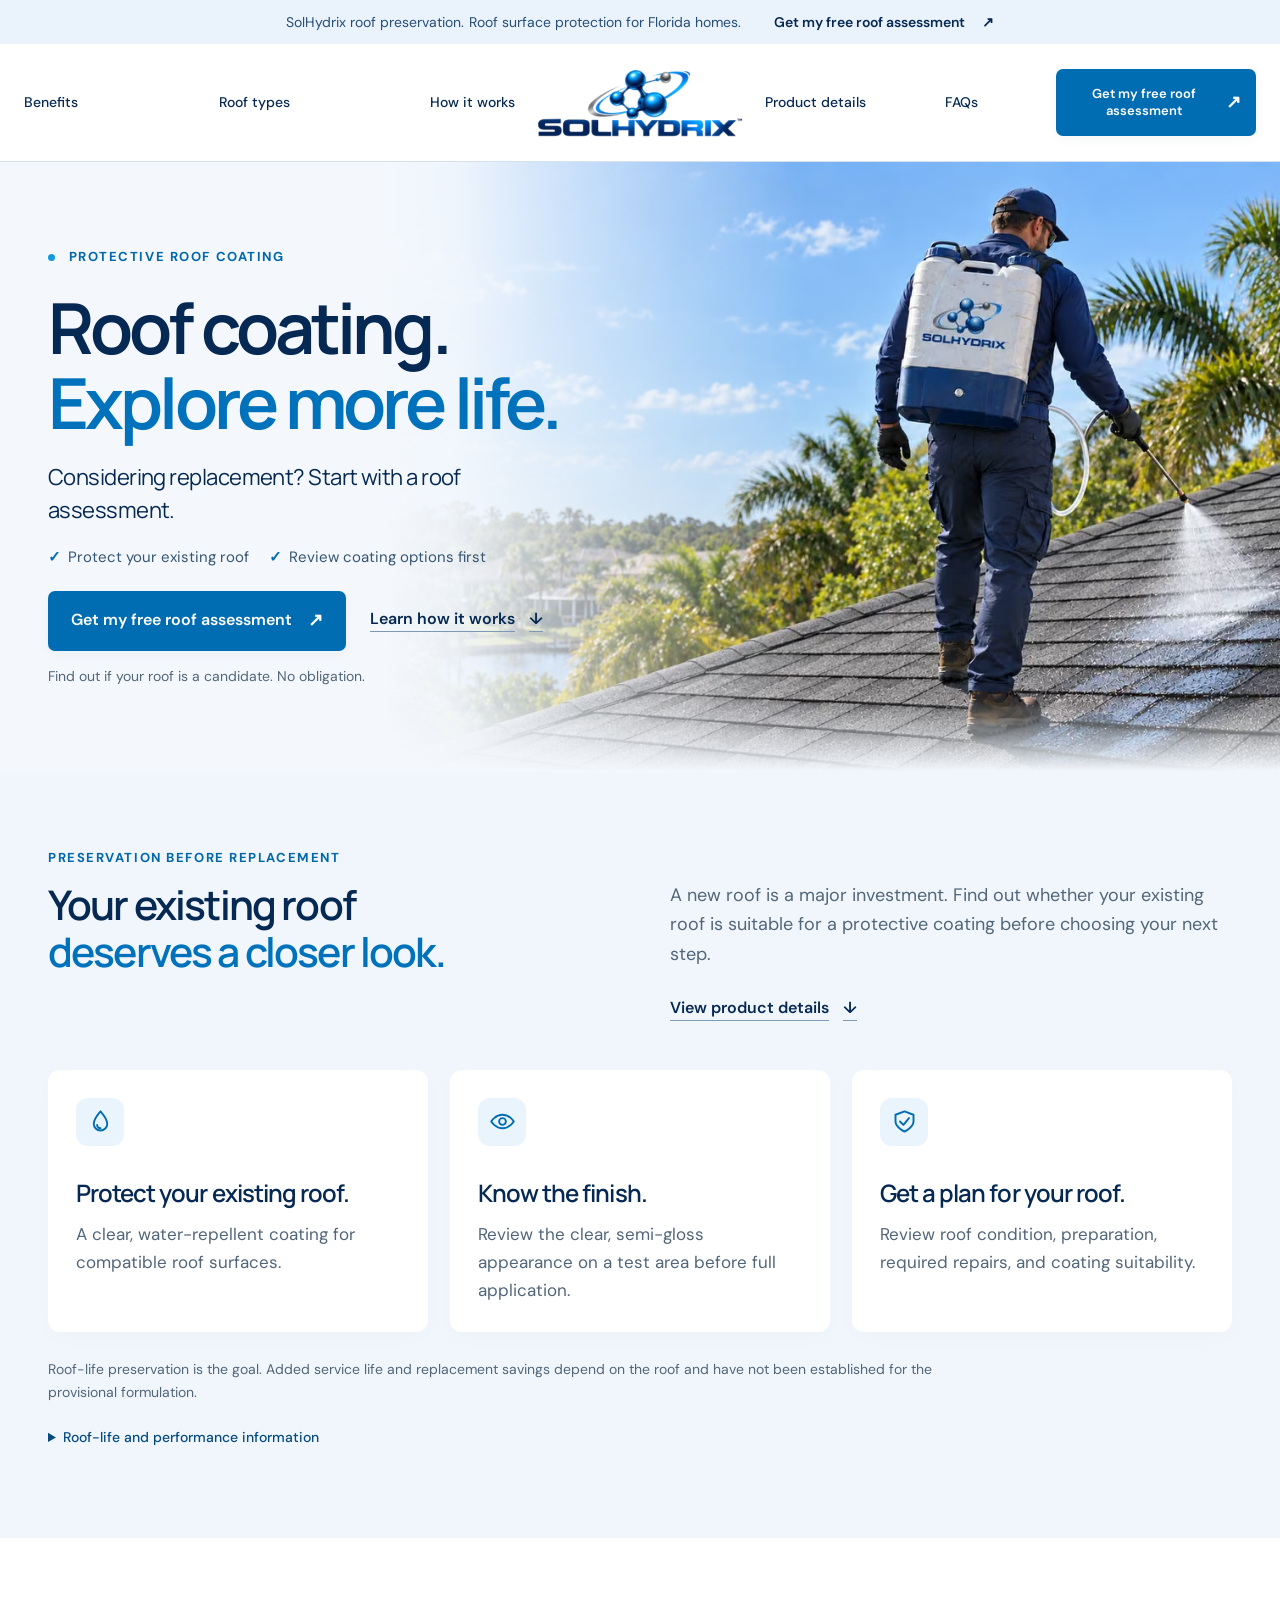
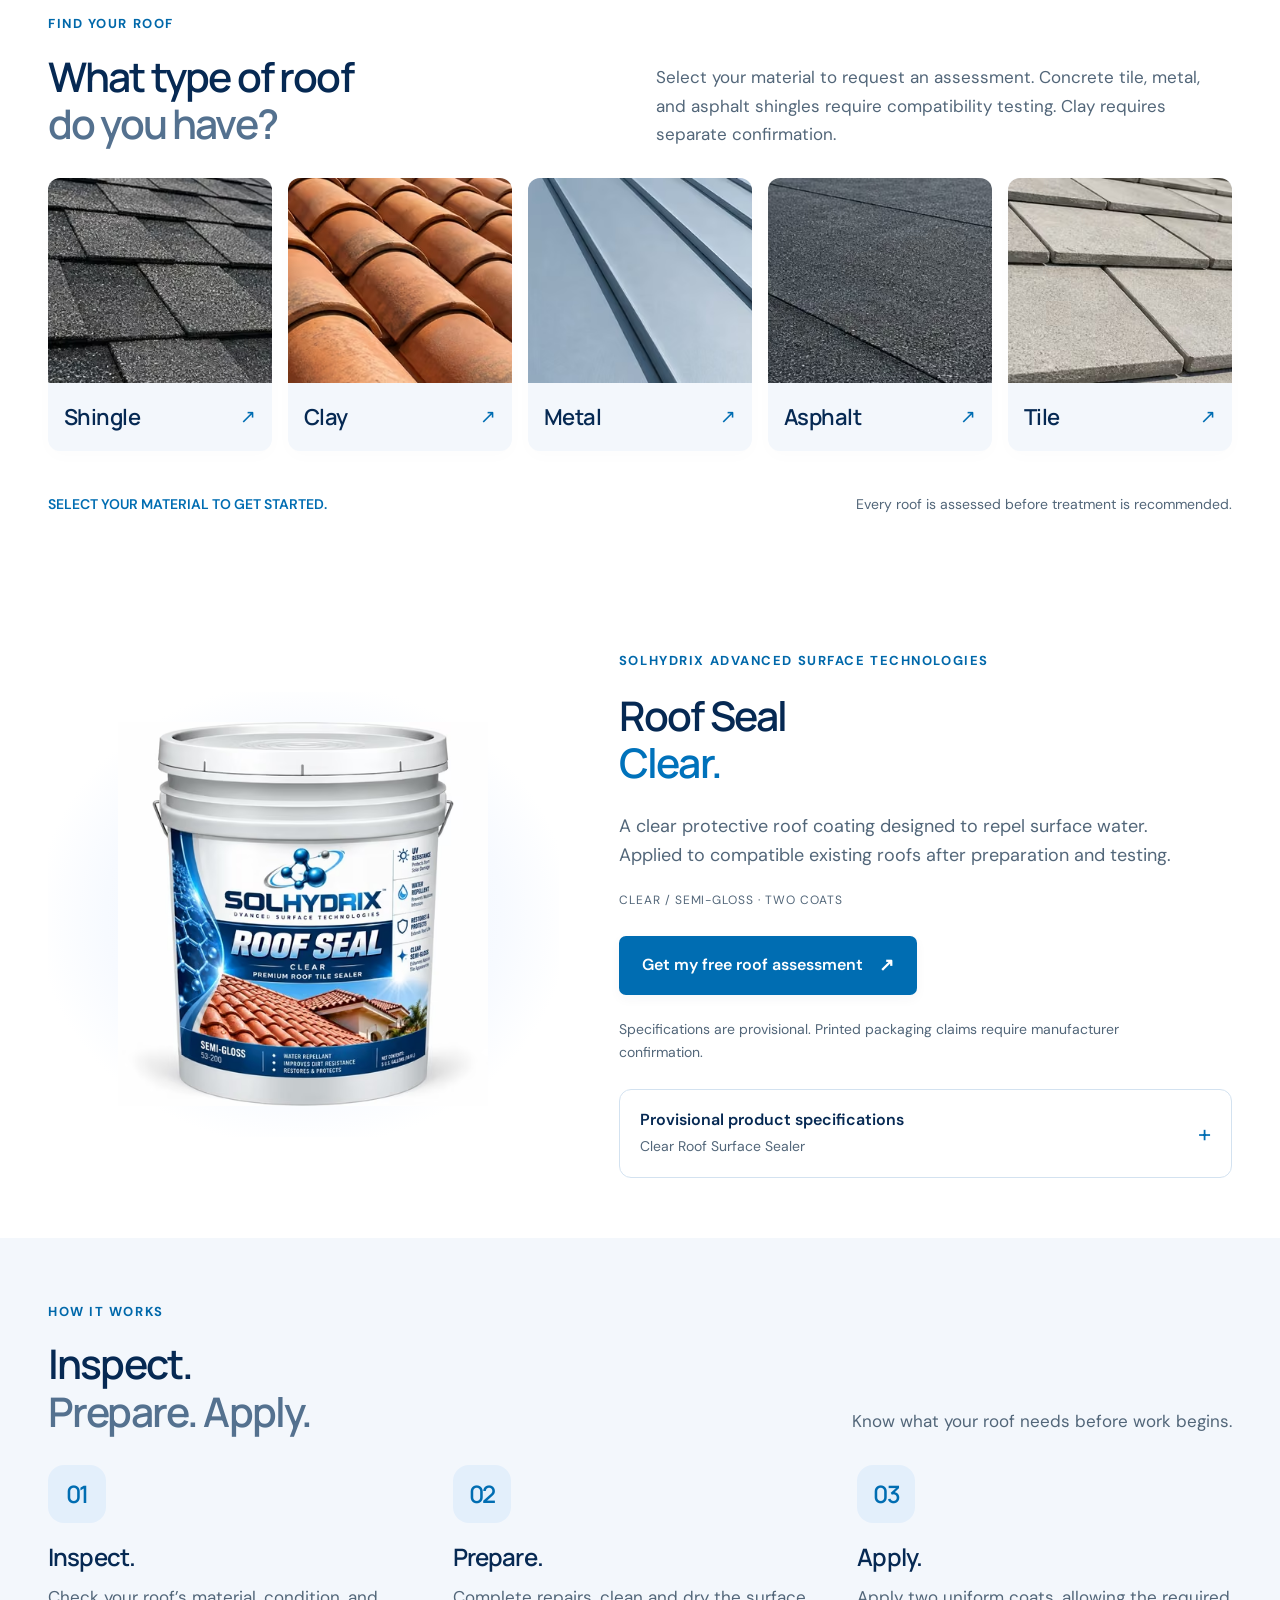
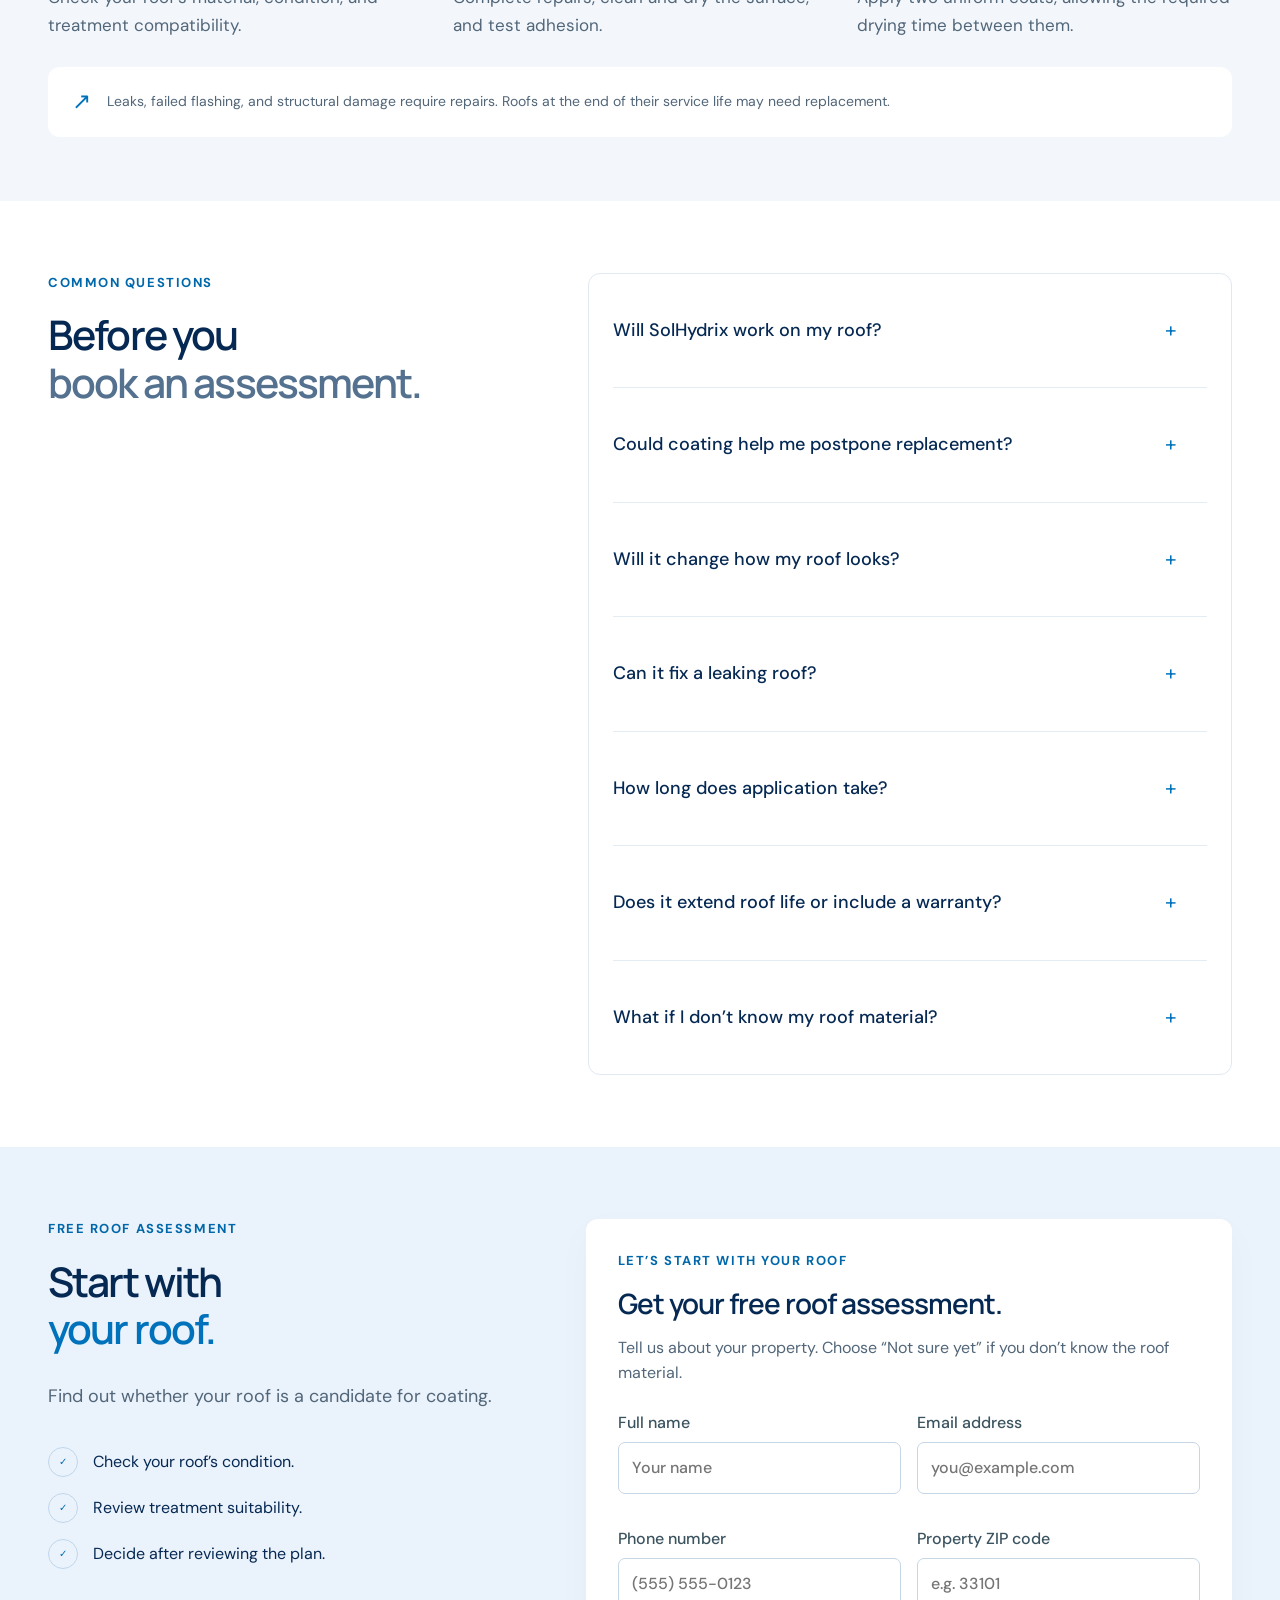
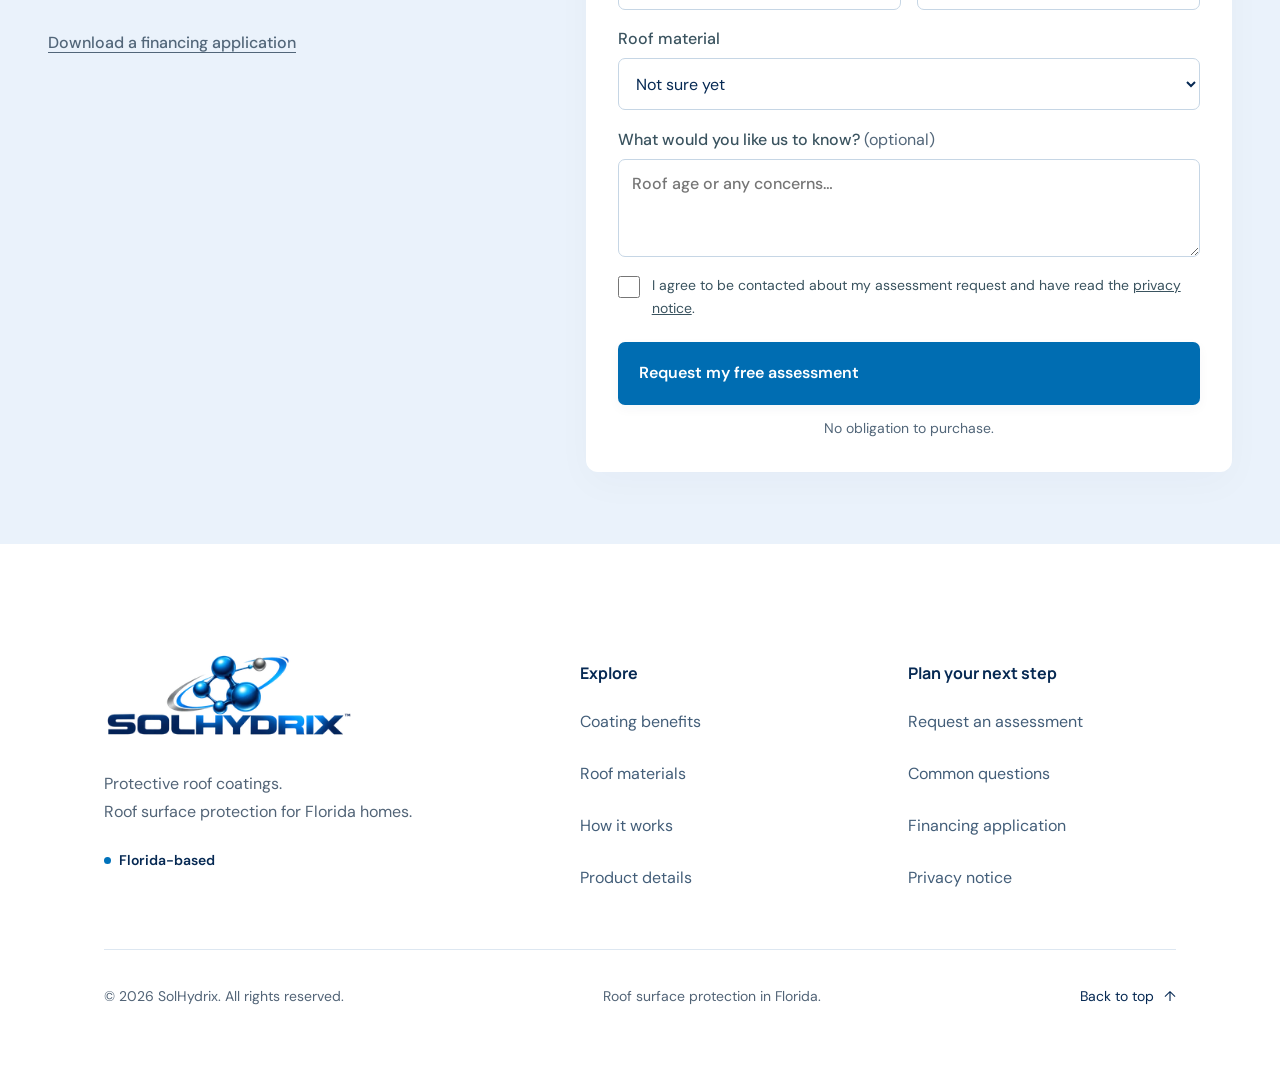
==== commit 4423f496: "Add fade-in-on-scroll effect to home page sections Sections and cards slide up and fade in as they s" ====
--- a/index.html
+++ b/index.html
@@ -17,8 +17,10 @@
 <link rel="preload" href="assets/dm-sans.woff2?v=9fea608a947e" as="font" type="font/woff2" crossorigin>
 <link rel="stylesheet" href="performance.bundle.css">
 <link rel="stylesheet" href="form.css">
+<link rel="stylesheet" href="reveal.css">
 <script src="site.js" defer></script>
 <script src="form.js" defer></script>
+<script src="reveal.js" defer></script>
 </head><body class="brand-official home">
 <a class="skip-link" href="#main">Skip to content</a>
 <div class="announcement">SolHydrix roof preservation. <span>Roof surface protection for Florida homes.</span><a href="index.html#assessment">Get my free roof assessment <span aria-hidden="true">↗</span></a></div>
--- a/reveal.css
+++ b/reveal.css
@@ -0,0 +1,6 @@
+/* Fade-in on scroll. Only active when JS adds .js-reveal, so content is always visible without JS.
+   Uses an animation + the `translate` property so existing hover effects (transform/transition) keep working. */
+@keyframes sh-reveal-in{from{opacity:0;translate:0 28px}to{opacity:1;translate:0 0}}
+.js-reveal .reveal{opacity:0}
+.js-reveal .reveal.is-visible{opacity:1;animation:sh-reveal-in .7s cubic-bezier(.2,.7,.2,1) var(--reveal-delay,0s) both}
+@media (prefers-reduced-motion:reduce){.js-reveal .reveal{opacity:1;animation:none}}
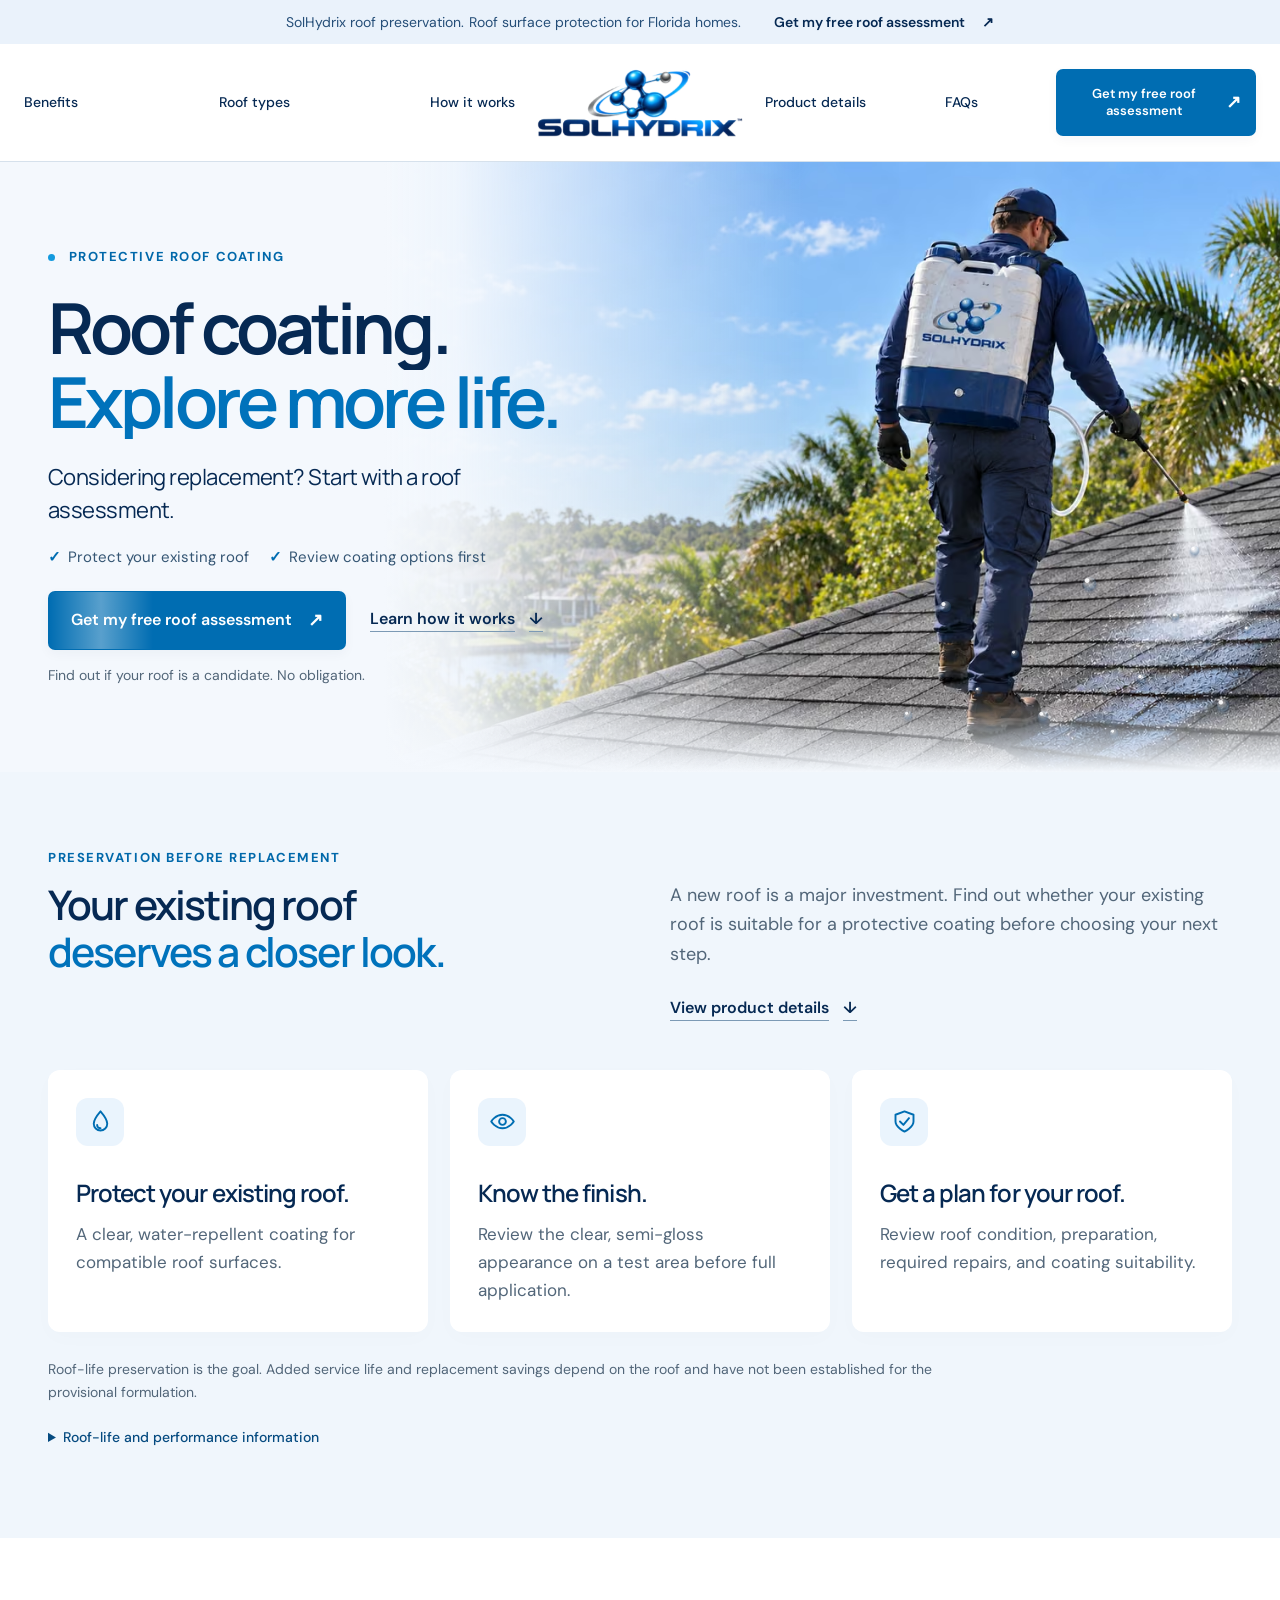
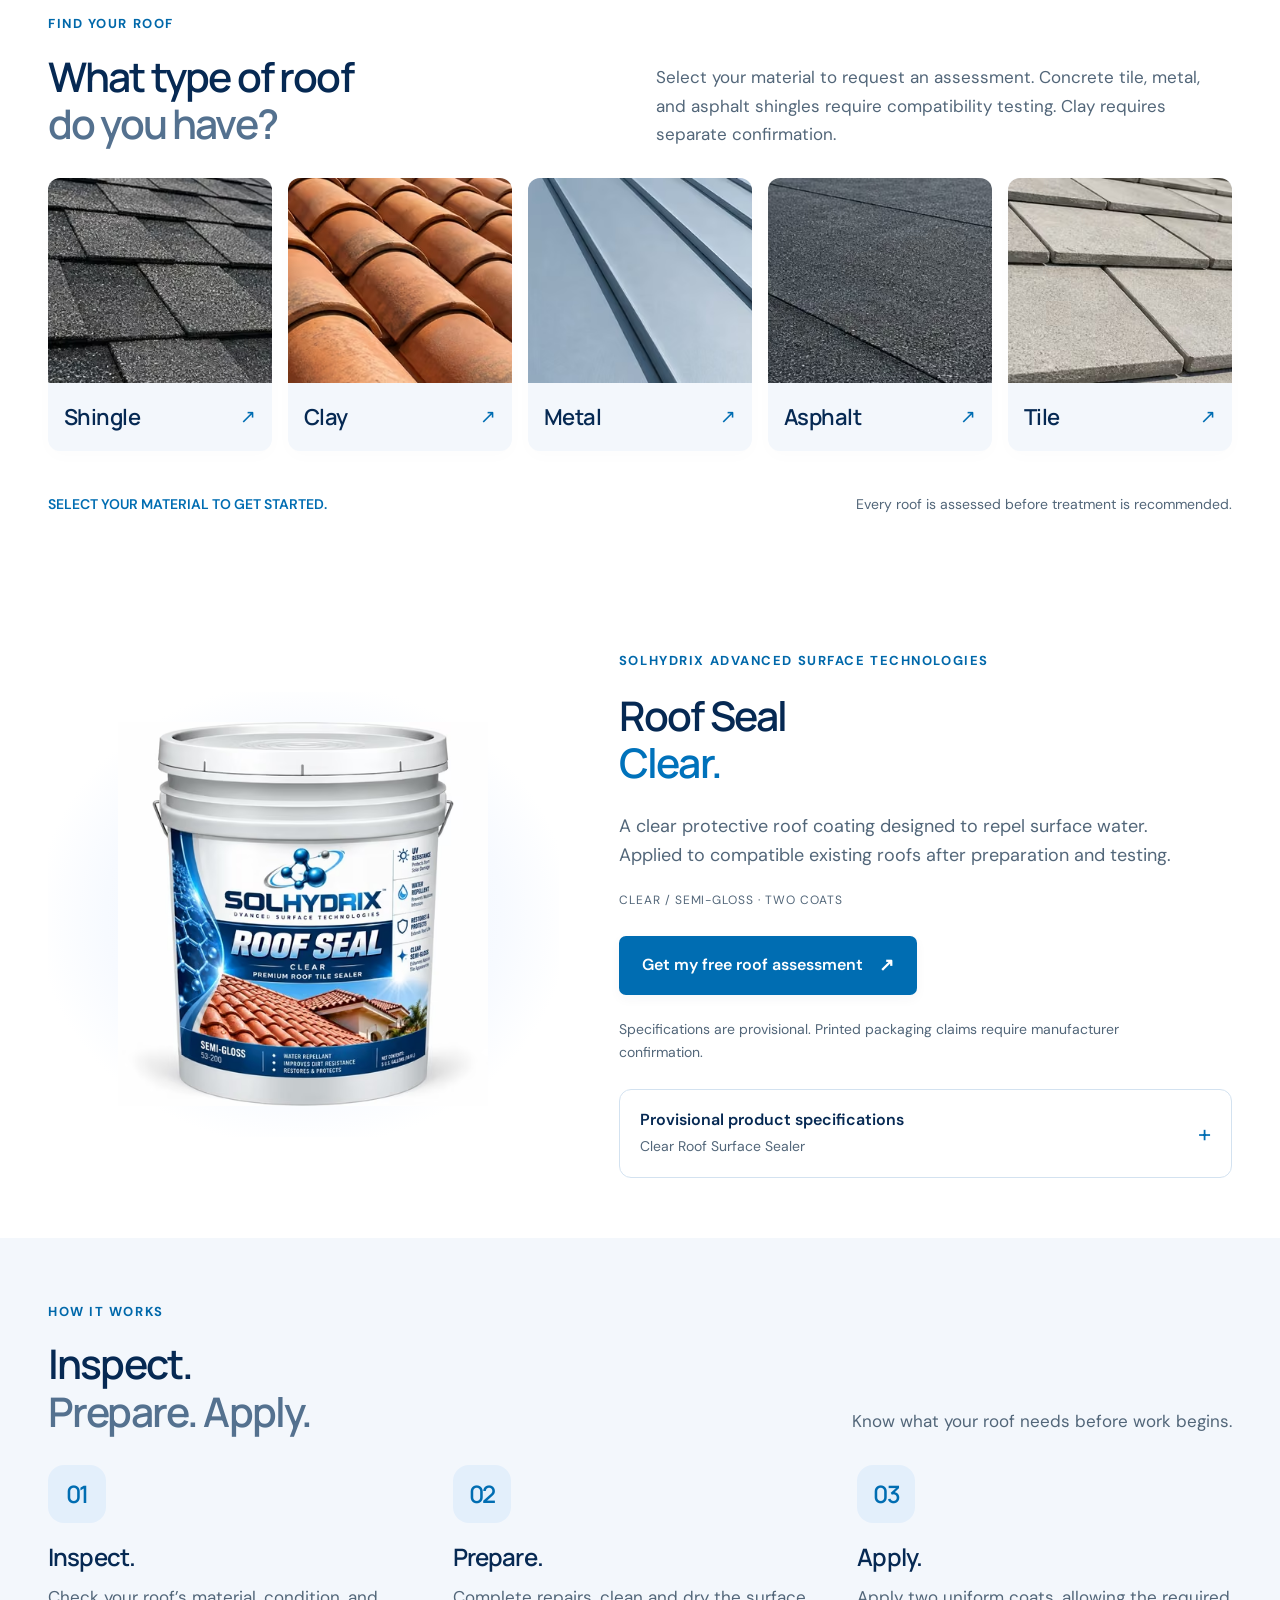
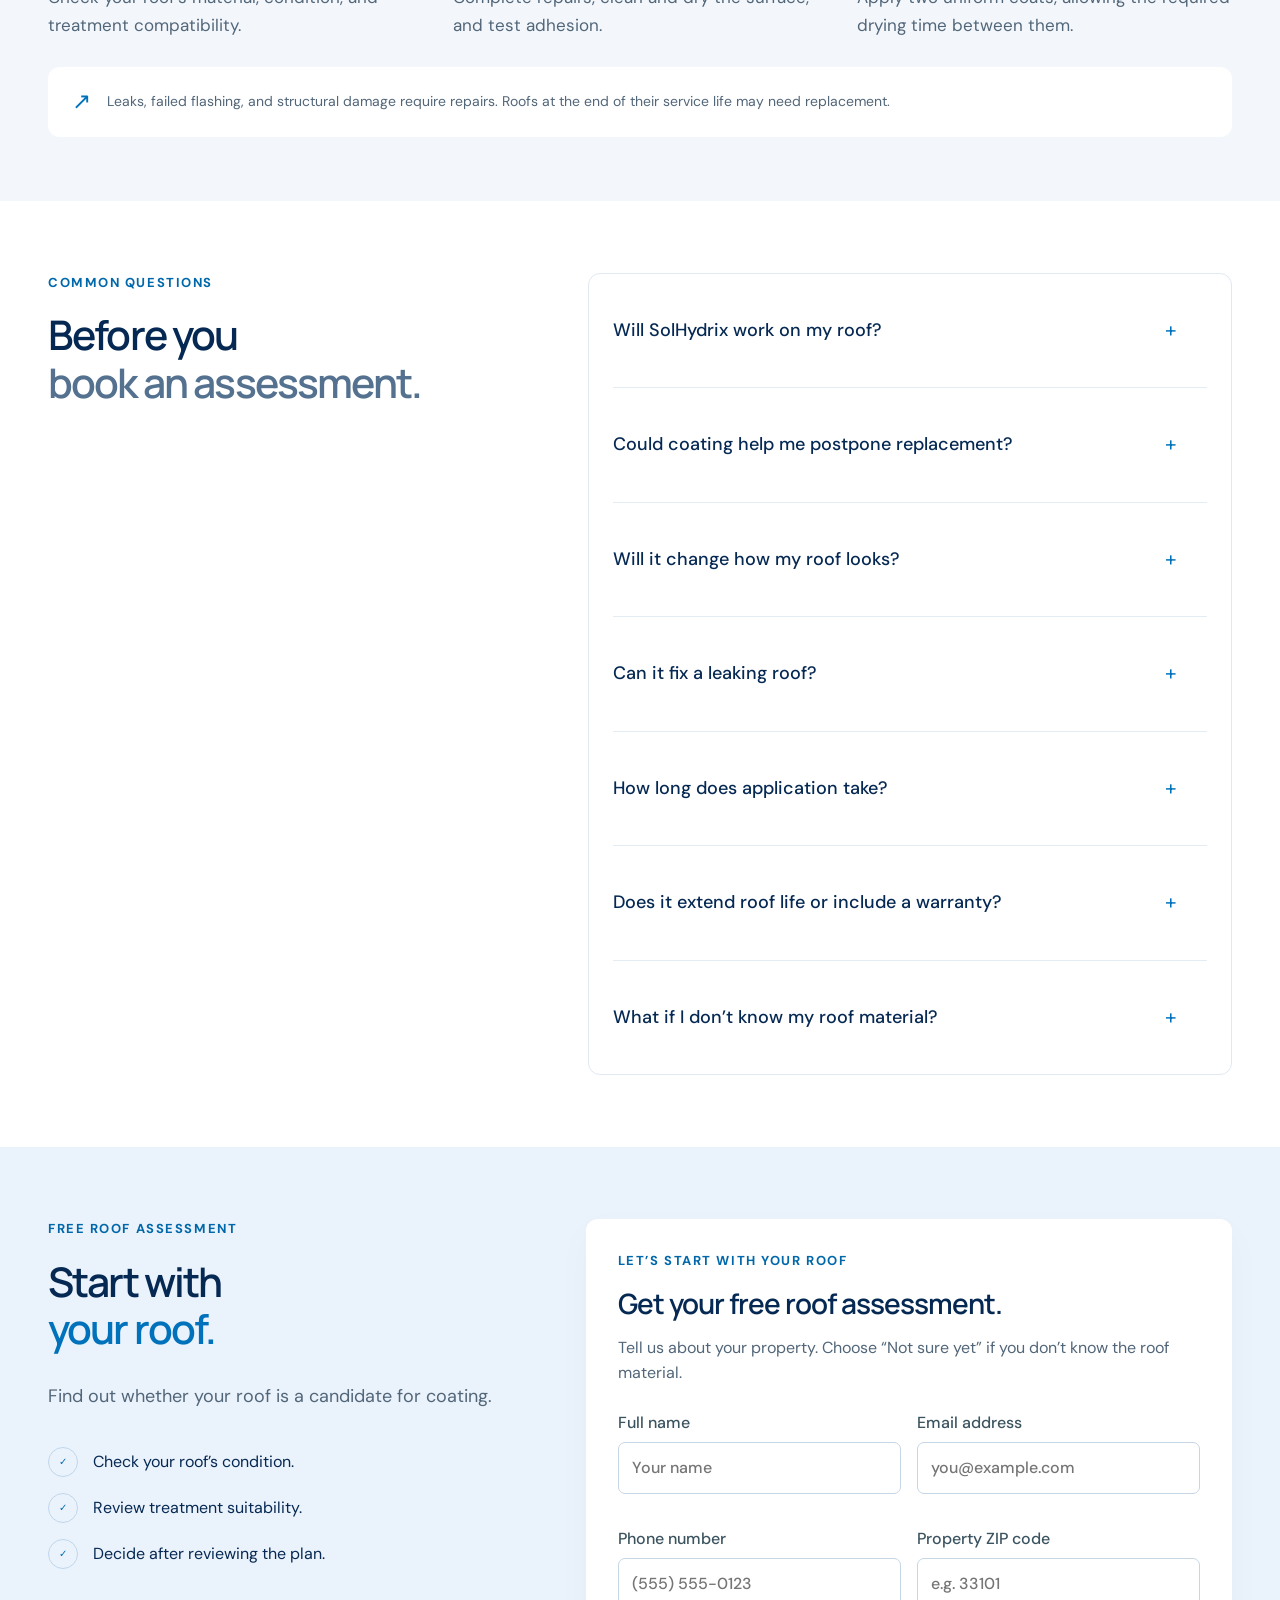
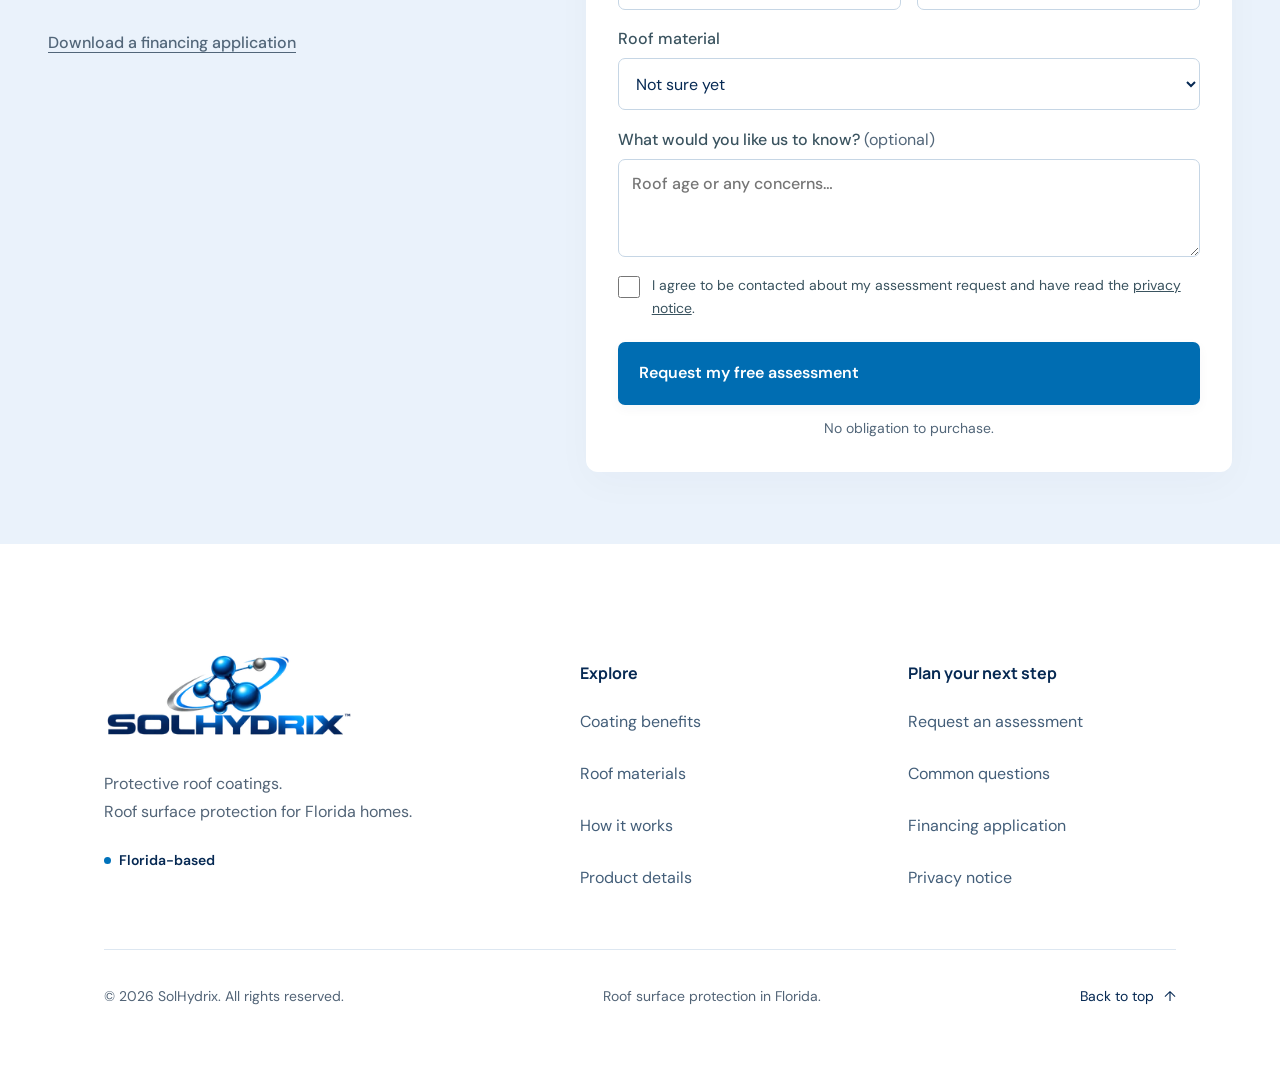
==== commit f9aec008: "Add animated hero: headline reveal, clear-coat sheen, water beads - Headline lines slide up from a m" ====
--- a/index.html
+++ b/index.html
@@ -18,9 +18,11 @@
 <link rel="stylesheet" href="performance.bundle.css">
 <link rel="stylesheet" href="form.css">
 <link rel="stylesheet" href="reveal.css">
+<link rel="stylesheet" href="hero.css">
 <script src="site.js" defer></script>
 <script src="form.js" defer></script>
 <script src="reveal.js" defer></script>
+<script src="hero.js" defer></script>
 </head><body class="brand-official home">
 <a class="skip-link" href="#main">Skip to content</a>
 <div class="announcement">SolHydrix roof preservation. <span>Roof surface protection for Florida homes.</span><a href="index.html#assessment">Get my free roof assessment <span aria-hidden="true">↗</span></a></div>
--- a/hero.css
+++ b/hero.css
@@ -0,0 +1,52 @@
+/* SolHydrix hero effects. Everything is gated behind .js-hero (added by hero.js) and disabled for reduced motion. */
+@keyframes sh-photo-in{from{opacity:0;transform:scale(1.14);filter:blur(6px)}to{opacity:1;transform:scale(1);filter:blur(0)}}
+@keyframes sh-line-up{from{transform:translateY(105%)}to{transform:translateY(0)}}
+@keyframes sh-rise{from{opacity:0;transform:translateY(18px)}to{opacity:1;transform:none}}
+@keyframes sh-text-shine{0%{background-position:120% 0}100%{background-position:-20% 0}}
+@keyframes sh-sheen{0%{transform:translateX(-120%) skewX(-18deg);opacity:0}12%{opacity:1}55%{opacity:1}70%,100%{transform:translateX(260%) skewX(-18deg);opacity:0}}
+@keyframes sh-bead-in{0%{opacity:0;transform:scale(.2)}60%{opacity:1;transform:scale(1.15)}100%{opacity:1;transform:scale(1)}}
+@keyframes sh-bead-glint{0%,100%{opacity:.75}50%{opacity:1}}
+@keyframes sh-pulse{0%{box-shadow:0 0 0 0 rgba(19,154,222,.55)}70%{box-shadow:0 0 0 10px rgba(19,154,222,0)}100%{box-shadow:0 0 0 0 rgba(19,154,222,0)}}
+@keyframes sh-btn-shine{0%,72%{transform:translateX(-140%) skewX(-20deg)}100%{transform:translateX(340%) skewX(-20deg)}}
+
+/* Photo settles in; on scroll the copy lifts and fades faster than the photo (depth) */
+.js-hero .hero-scene{overflow:hidden}
+.js-hero .hero-scene picture{animation:sh-photo-in 1.6s cubic-bezier(.16,.8,.24,1) both;transform-origin:70% 55%}
+.js-hero .hero-premium-copy{transform:translate3d(0,var(--sh-lift,0px),0);opacity:var(--sh-fade,1);will-change:transform,opacity}
+
+/* Clear-coat sheen sweeping across the roof photo */
+.sh-sheen{position:absolute;inset:0;overflow:hidden;pointer-events:none;mix-blend-mode:screen}
+.sh-sheen:before{content:'';position:absolute;top:-10%;bottom:-10%;left:0;width:38%;
+  background:linear-gradient(90deg,rgba(255,255,255,0) 0%,rgba(190,230,255,.18) 35%,rgba(255,255,255,.55) 50%,rgba(190,230,255,.18) 65%,rgba(255,255,255,0) 100%);
+  animation:sh-sheen 7s cubic-bezier(.45,.05,.35,1) 1.8s infinite both}
+
+/* Water beads popping up on the coated roof */
+.sh-beads{position:absolute;inset:0;pointer-events:none}
+.sh-bead{position:absolute;border-radius:50%;opacity:0;
+  background:radial-gradient(circle at 32% 28%,rgba(255,255,255,.95) 0 14%,rgba(255,255,255,.35) 22%,rgba(150,205,240,.18) 55%,rgba(10,70,120,.28) 100%);
+  box-shadow:0 2px 3px rgba(6,41,83,.35),inset 0 -2px 3px rgba(6,41,83,.25);
+  animation:sh-bead-in .6s cubic-bezier(.3,1.6,.5,1) var(--d) both,sh-bead-glint 3.2s ease-in-out calc(var(--d) + .6s) infinite}
+
+/* Keep the first headline line in the original navy (site CSS colors every h1 span blue) */
+.js-hero .hero-premium h1 .sh-line,.js-hero .hero-premium h1 .sh-line>span:not(.sh-shine){color:inherit}
+/* Headline: each line slides up from behind a mask, second line gets a one-time light sweep */
+.js-hero .sh-line{display:block;overflow:hidden;padding-bottom:.08em;margin-bottom:-.08em}
+.js-hero .sh-line>span{display:inline-block;animation:sh-line-up .95s cubic-bezier(.2,.8,.2,1) var(--d,0s) both}
+.js-hero .hero-premium h1 .sh-shine{background:linear-gradient(100deg,#0072bb 0%,#0072bb 40%,#7fd0ff 50%,#0072bb 60%,#0072bb 100%);background-size:250% 100%;background-position:120% 0;
+  -webkit-background-clip:text;background-clip:text;color:transparent;animation:sh-line-up .95s cubic-bezier(.2,.8,.2,1) var(--d,0s) both,sh-text-shine 1.6s ease-in-out 1.3s both}
+
+/* Supporting copy rises in sequence */
+.js-hero .sh-rise{animation:sh-rise .8s cubic-bezier(.2,.8,.2,1) var(--d,0s) both}
+.js-hero .hero-premium .status-dot{animation:sh-pulse 2.2s ease-out 1.2s infinite}
+
+/* Primary button: soft periodic shine */
+.js-hero .hero-actions .button{position:relative;overflow:hidden}
+.js-hero .hero-actions .button:after{content:'';position:absolute;top:0;bottom:0;left:0;width:35%;pointer-events:none;
+  background:linear-gradient(90deg,rgba(255,255,255,0),rgba(255,255,255,.35),rgba(255,255,255,0));animation:sh-btn-shine 4.5s ease-in-out 2.4s infinite}
+
+@media (prefers-reduced-motion:reduce){
+  .js-hero .hero-premium-copy{transform:none;opacity:1}
+  .js-hero .hero-scene picture,.js-hero .sh-line>span,.js-hero .hero-premium h1 .sh-shine,.js-hero .sh-rise,.js-hero .hero-premium .status-dot,.js-hero .hero-actions .button:after,.sh-sheen:before,.sh-bead{animation:none}
+  .sh-sheen,.sh-beads{display:none}
+  .js-hero .hero-premium h1 .sh-shine{color:#0072bb;background:none}
+}
